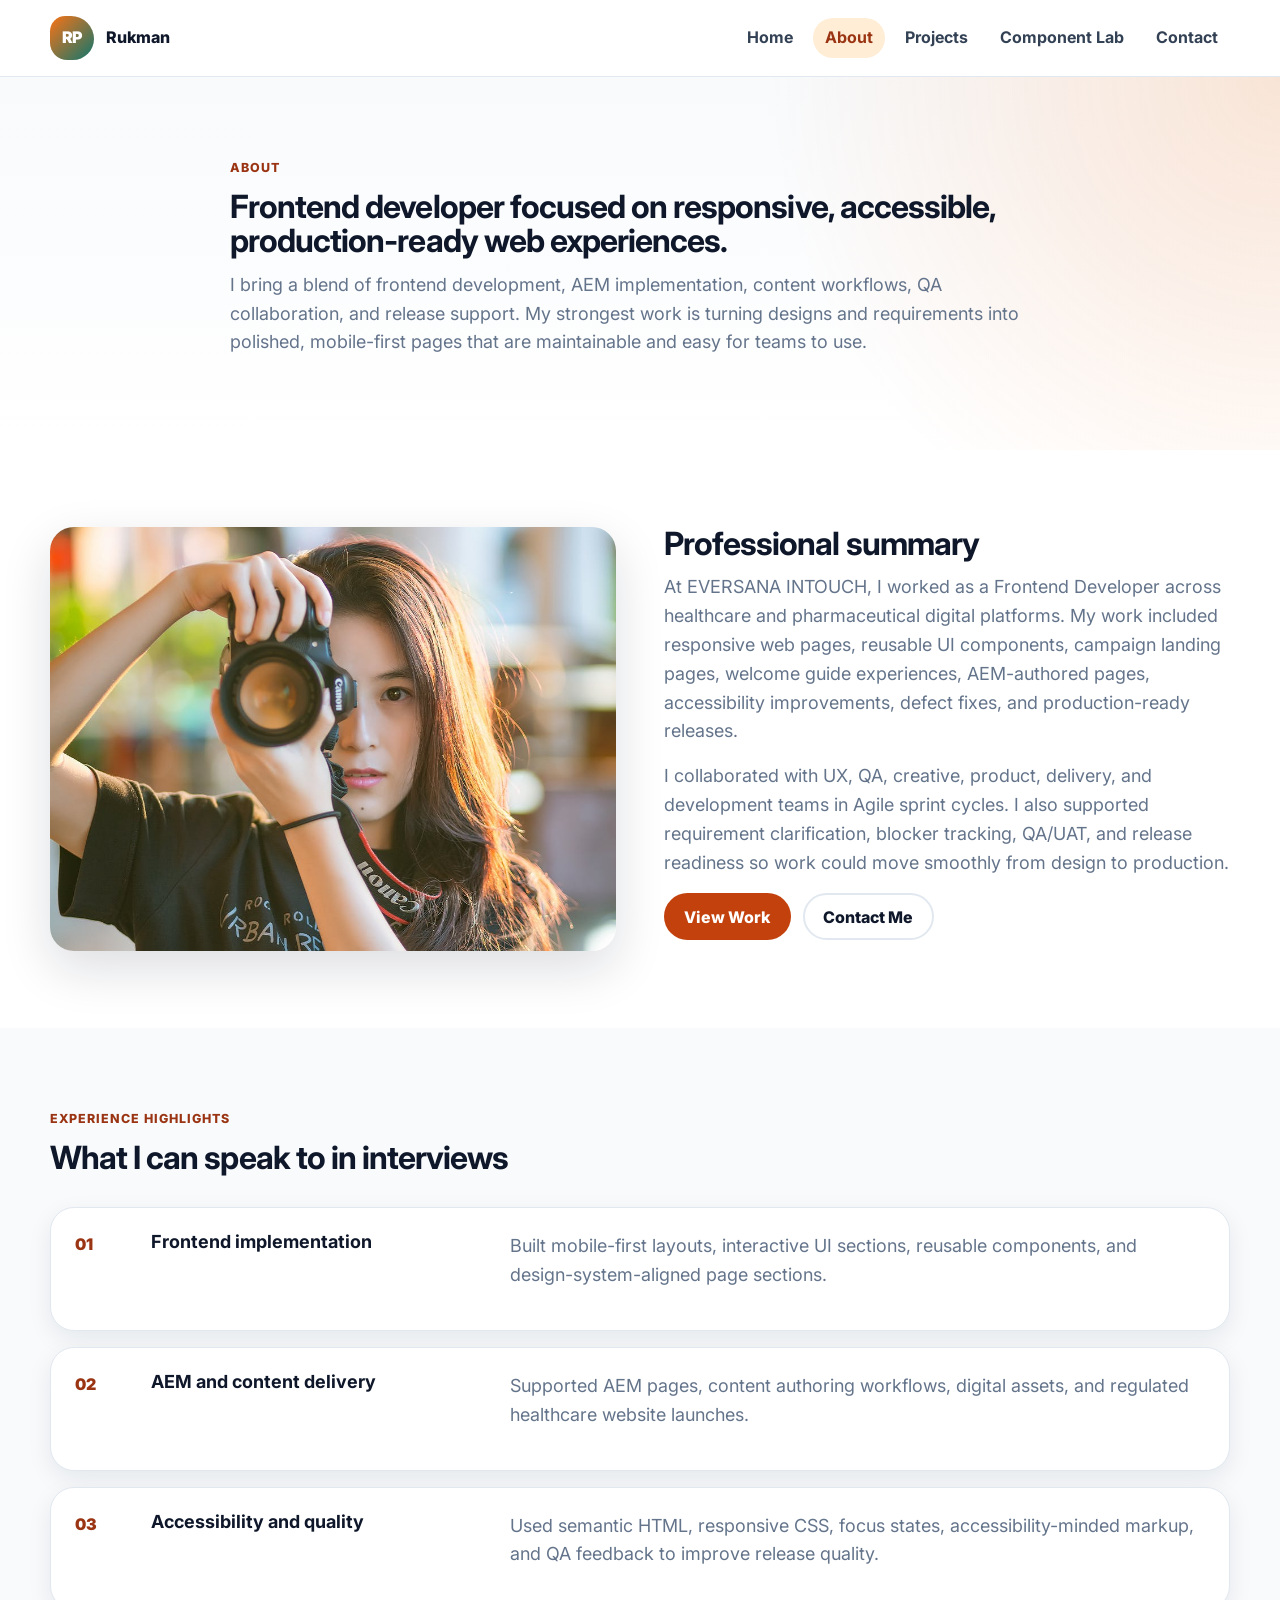
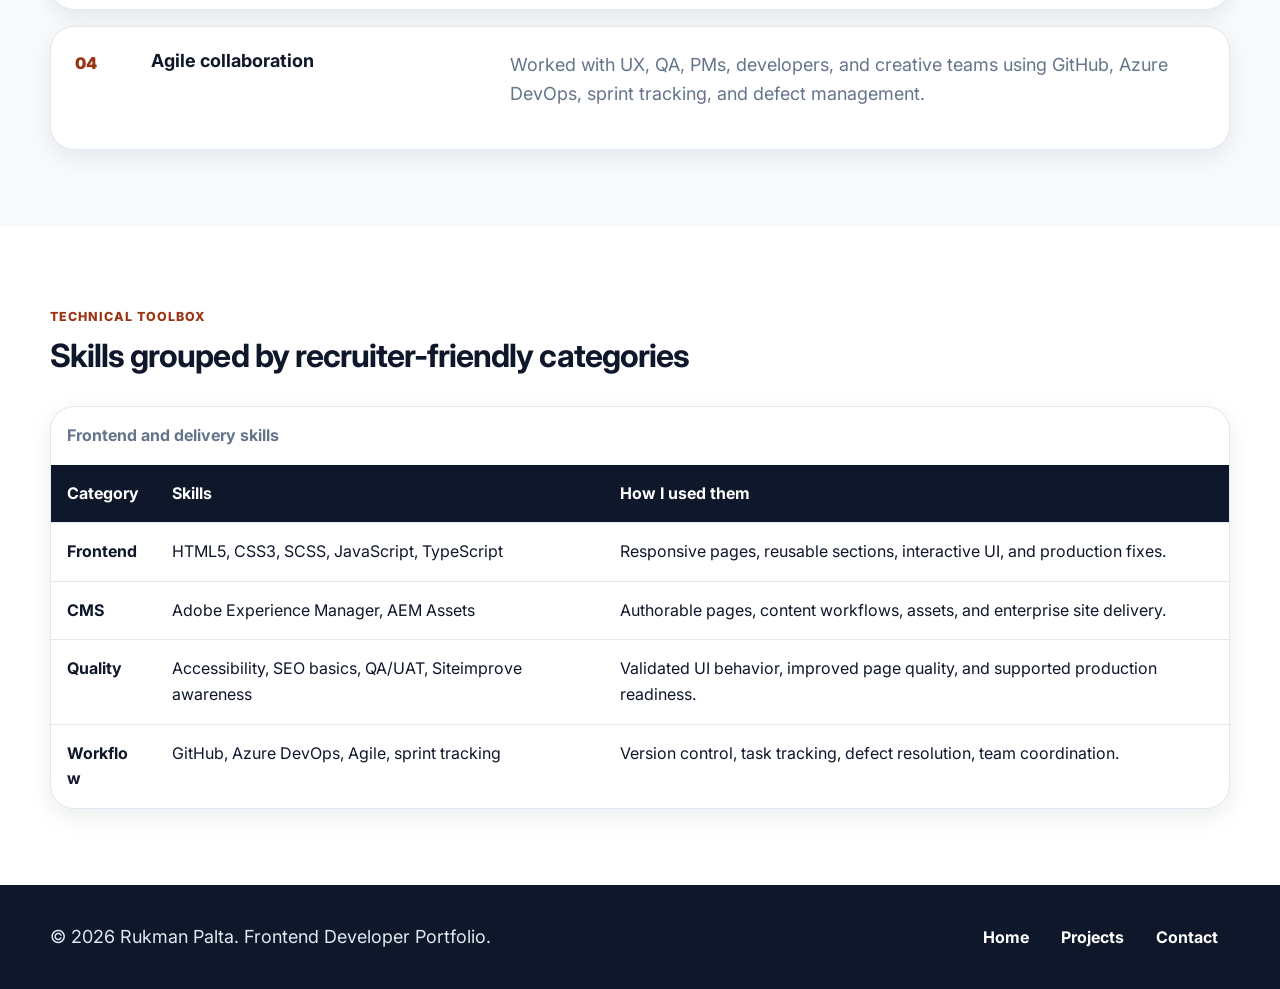
==== about.html @ d90abc74 "Initial portfolio launch" ====
<!DOCTYPE html>
<html lang="en">
  <head>
    <meta charset="UTF-8" />
    <meta name="viewport" content="width=device-width, initial-scale=1.0" />
    <meta name="description" content="About Rukman Palta, Frontend Developer specializing in AEM, JavaScript, responsive UI, accessibility, and delivery collaboration." />
    <title>About | Rukman Palta</title>
    <link rel="stylesheet" href="./fontawesome-free-5.12.1-web/css/all.min.css" />
    <link rel="stylesheet" href="./css/main.css" />
  </head>
  <body>
    <a class="skip-link" href="#main">Skip to main content</a>
    <header class="site-header">
      <nav class="navbar" aria-label="Main navigation">
        <a class="brand" href="index.html"><span class="brand-mark">RP</span><span class="brand-text">Rukman</span></a>
        <button class="nav-toggle" type="button" aria-label="Open navigation menu" aria-controls="primary-navigation" aria-expanded="false"><i class="fas fa-bars" aria-hidden="true"></i></button>
        <ul class="nav-menu" id="primary-navigation">
          <li><a href="index.html">Home</a></li>
          <li><a href="about.html" aria-current="page">About</a></li>
          <li><a href="projects.html">Projects</a></li>
          <li><a href="component-lab.html">Component Lab</a></li>
          <li><a href="contact.html">Contact</a></li>
        </ul>
      </nav>
    </header>

    <main id="main">
      <section class="page-hero section">
        <div class="section-center narrow">
          <p class="eyebrow">About</p>
          <h1>Frontend developer focused on responsive, accessible, production-ready web experiences.</h1>
          <p>
            I bring a blend of frontend development, AEM implementation, content workflows, QA collaboration,
            and release support. My strongest work is turning designs and requirements into polished,
            mobile-first pages that are maintainable and easy for teams to use.
          </p>
        </div>
      </section>

      <section class="section">
        <div class="section-center split-grid">
          <div>
            <img class="rounded-image" src="./images/about-img.jpeg" alt="Workspace and development setup" />
          </div>
          <div>
            <h2>Professional summary</h2>
            <p>
              At EVERSANA INTOUCH, I worked as a Frontend Developer across healthcare and pharmaceutical
              digital platforms. My work included responsive web pages, reusable UI components, campaign
              landing pages, welcome guide experiences, AEM-authored pages, accessibility improvements,
              defect fixes, and production-ready releases.
            </p>
            <p>
              I collaborated with UX, QA, creative, product, delivery, and development teams in Agile sprint
              cycles. I also supported requirement clarification, blocker tracking, QA/UAT, and release readiness
              so work could move smoothly from design to production.
            </p>
            <div class="button-group">
              <a class="btn btn--primary" href="projects.html">View Work</a>
              <a class="btn btn--secondary" href="contact.html">Contact Me</a>
            </div>
          </div>
        </div>
      </section>

      <section class="section section--muted">
        <div class="section-center">
          <div class="section-heading">
            <p class="eyebrow">Experience Highlights</p>
            <h2>What I can speak to in interviews</h2>
          </div>
          <div class="timeline-list">
            <article>
              <span>01</span>
              <h3>Frontend implementation</h3>
              <p>Built mobile-first layouts, interactive UI sections, reusable components, and design-system-aligned page sections.</p>
            </article>
            <article>
              <span>02</span>
              <h3>AEM and content delivery</h3>
              <p>Supported AEM pages, content authoring workflows, digital assets, and regulated healthcare website launches.</p>
            </article>
            <article>
              <span>03</span>
              <h3>Accessibility and quality</h3>
              <p>Used semantic HTML, responsive CSS, focus states, accessibility-minded markup, and QA feedback to improve release quality.</p>
            </article>
            <article>
              <span>04</span>
              <h3>Agile collaboration</h3>
              <p>Worked with UX, QA, PMs, developers, and creative teams using GitHub, Azure DevOps, sprint tracking, and defect management.</p>
            </article>
          </div>
        </div>
      </section>

      <section class="section">
        <div class="section-center">
          <div class="section-heading">
            <p class="eyebrow">Technical Toolbox</p>
            <h2>Skills grouped by recruiter-friendly categories</h2>
          </div>
          <div class="table-wrap">
            <table class="info-table">
              <caption>Frontend and delivery skills</caption>
              <thead>
                <tr>
                  <th scope="col">Category</th>
                  <th scope="col">Skills</th>
                  <th scope="col">How I used them</th>
                </tr>
              </thead>
              <tbody>
                <tr>
                  <th scope="row">Frontend</th>
                  <td>HTML5, CSS3, SCSS, JavaScript, TypeScript</td>
                  <td>Responsive pages, reusable sections, interactive UI, and production fixes.</td>
                </tr>
                <tr>
                  <th scope="row">CMS</th>
                  <td>Adobe Experience Manager, AEM Assets</td>
                  <td>Authorable pages, content workflows, assets, and enterprise site delivery.</td>
                </tr>
                <tr>
                  <th scope="row">Quality</th>
                  <td>Accessibility, SEO basics, QA/UAT, Siteimprove awareness</td>
                  <td>Validated UI behavior, improved page quality, and supported production readiness.</td>
                </tr>
                <tr>
                  <th scope="row">Workflow</th>
                  <td>GitHub, Azure DevOps, Agile, sprint tracking</td>
                  <td>Version control, task tracking, defect resolution, team coordination.</td>
                </tr>
              </tbody>
            </table>
          </div>
        </div>
      </section>
    </main>

    <footer class="footer">
      <div class="section-center footer-grid">
        <p>&copy; <span id="year"></span> Rukman Palta. Frontend Developer Portfolio.</p>
        <ul class="footer-links" aria-label="Footer navigation"><li><a href="index.html">Home</a></li><li><a href="projects.html">Projects</a></li><li><a href="contact.html">Contact</a></li></ul>
      </div>
    </footer>
    <script src="./js/app.js"></script>
  </body>
</html>
---- css/main.css ----
@import url('https://fonts.googleapis.com/css2?family=Inter:wght@400;500;600;700;800&display=swap');
@import './tokens.css';
@import './base.css';
@import './layout.css';
@import './components.css';
@import './pages.css';
@import './responsive.css';
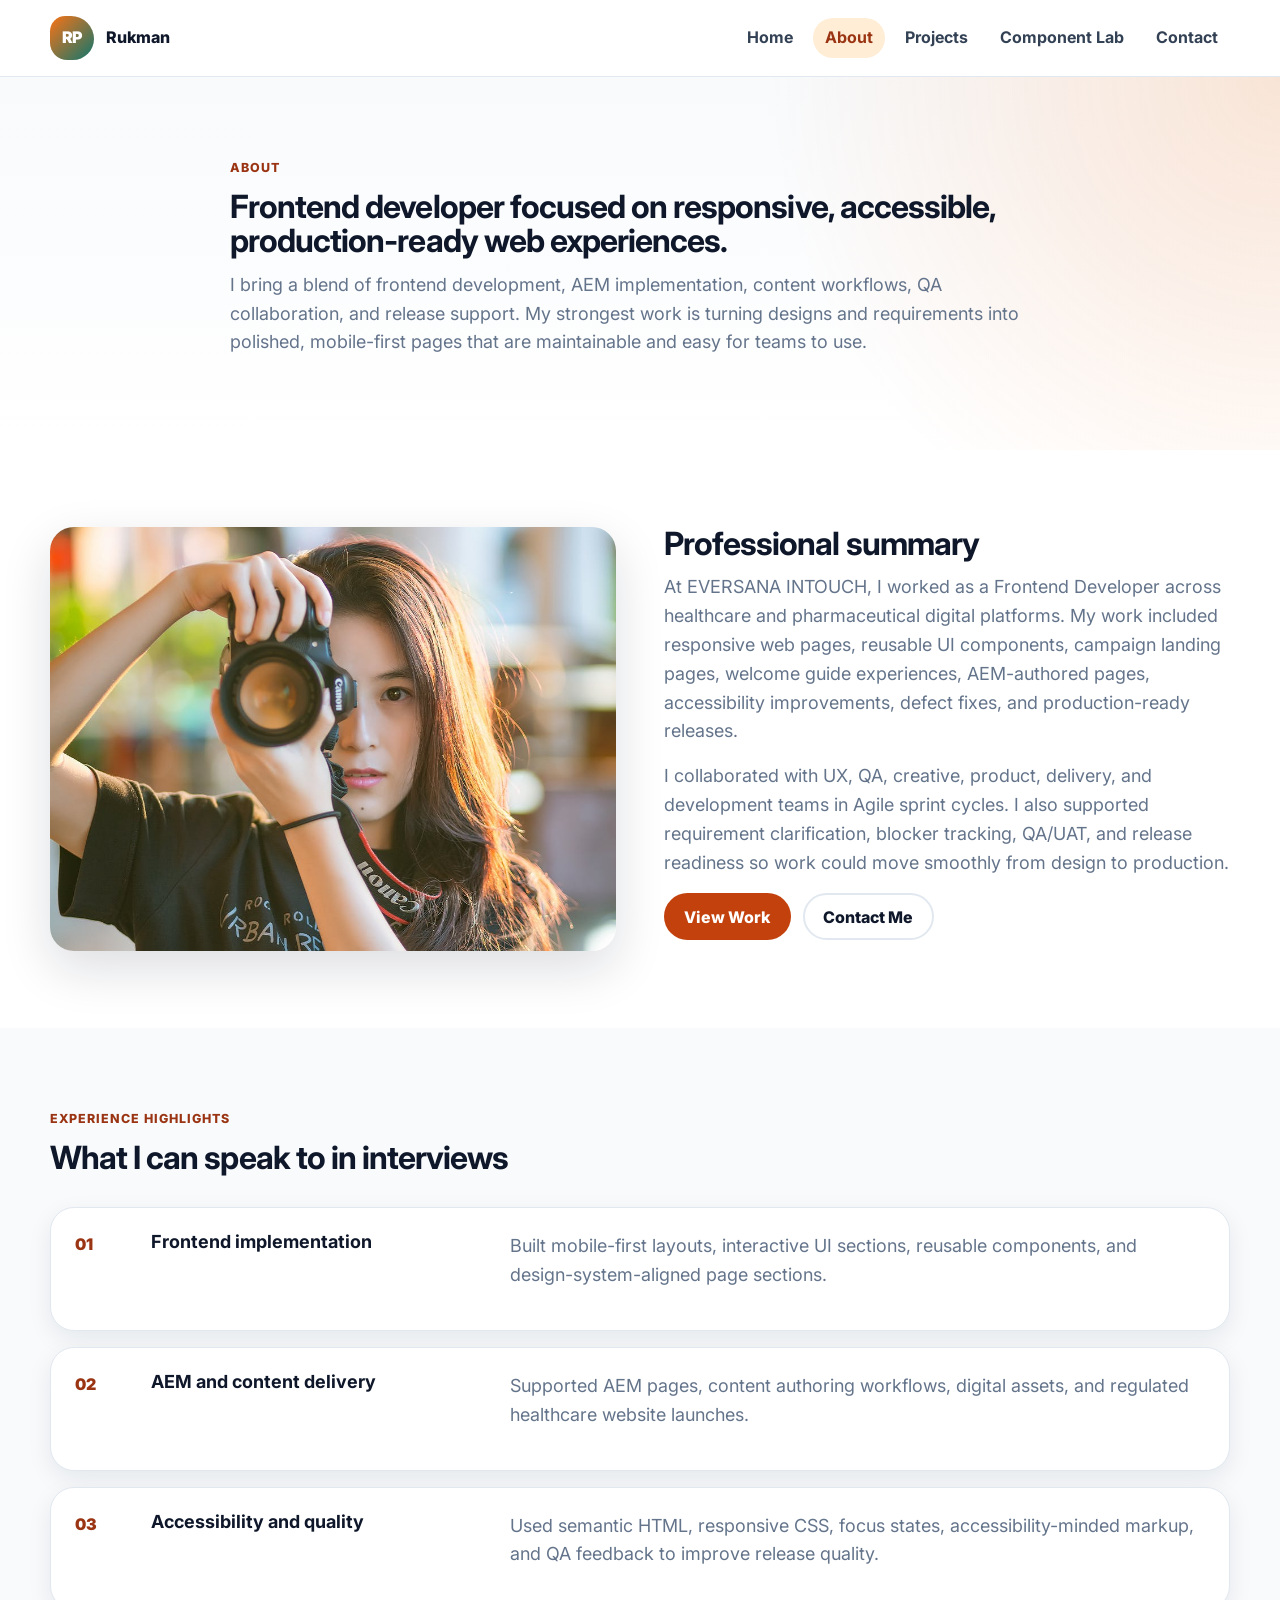
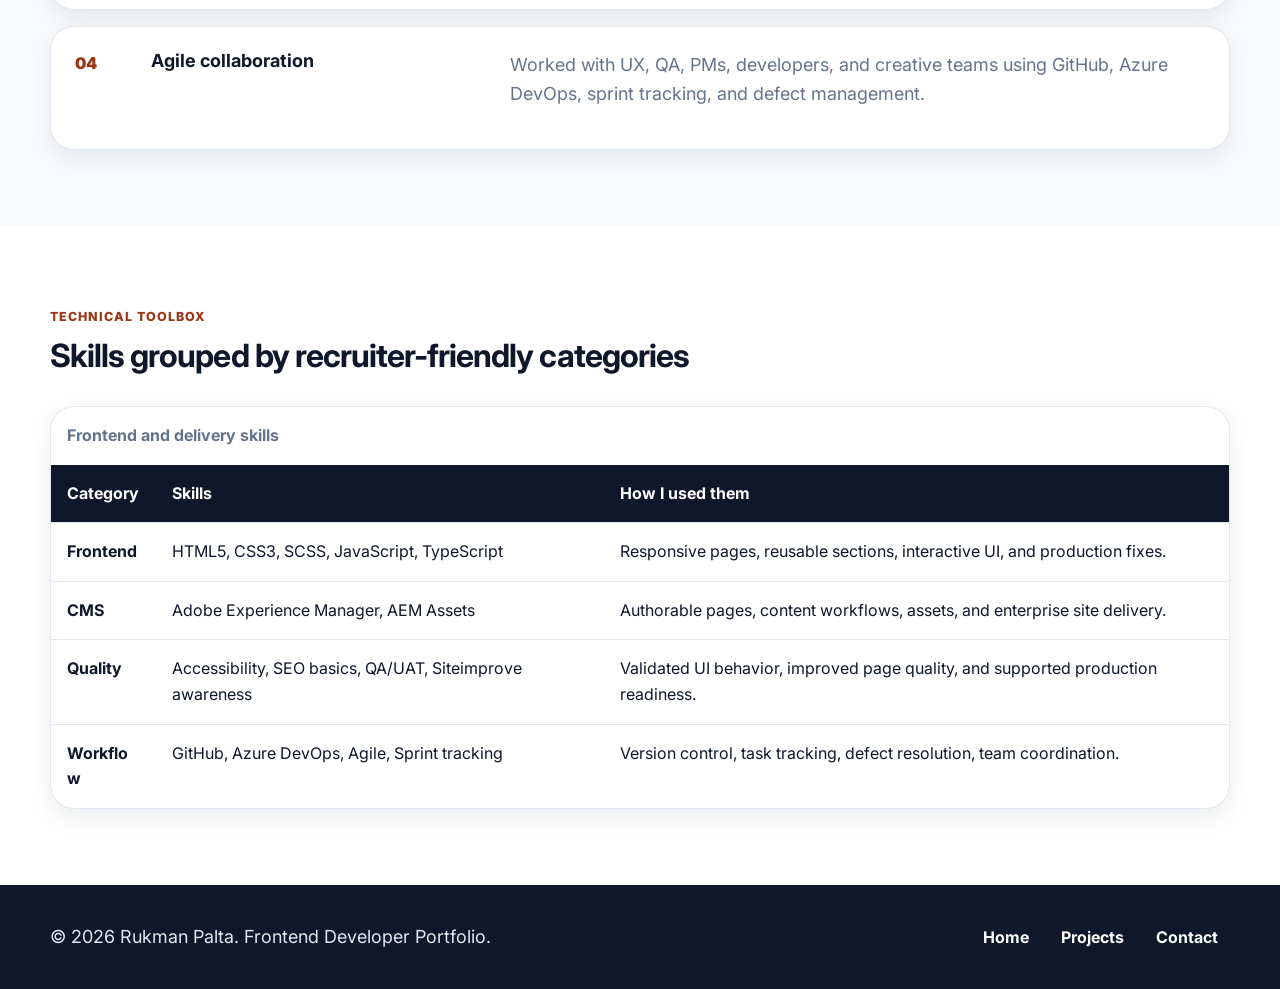
==== commit 86e3bcad: "Copy update" ====
--- a/about.html
+++ b/about.html
@@ -1,19 +1,36 @@
-<!DOCTYPE html>
+<!doctype html>
 <html lang="en">
   <head>
     <meta charset="UTF-8" />
     <meta name="viewport" content="width=device-width, initial-scale=1.0" />
-    <meta name="description" content="About Rukman Palta, Frontend Developer specializing in AEM, JavaScript, responsive UI, accessibility, and delivery collaboration." />
+    <meta
+      name="description"
+      content="About Rukman Palta, Frontend Developer specializing in AEM, JavaScript, responsive UI, accessibility, and delivery collaboration."
+    />
     <title>About | Rukman Palta</title>
-    <link rel="stylesheet" href="./fontawesome-free-5.12.1-web/css/all.min.css" />
+    <link
+      rel="stylesheet"
+      href="./fontawesome-free-5.12.1-web/css/all.min.css"
+    />
     <link rel="stylesheet" href="./css/main.css" />
   </head>
   <body>
     <a class="skip-link" href="#main">Skip to main content</a>
     <header class="site-header">
       <nav class="navbar" aria-label="Main navigation">
-        <a class="brand" href="index.html"><span class="brand-mark">RP</span><span class="brand-text">Rukman</span></a>
-        <button class="nav-toggle" type="button" aria-label="Open navigation menu" aria-controls="primary-navigation" aria-expanded="false"><i class="fas fa-bars" aria-hidden="true"></i></button>
+        <a class="brand" href="index.html"
+          ><span class="brand-mark">RP</span
+          ><span class="brand-text">Rukman</span></a
+        >
+        <button
+          class="nav-toggle"
+          type="button"
+          aria-label="Open navigation menu"
+          aria-controls="primary-navigation"
+          aria-expanded="false"
+        >
+          <i class="fas fa-bars" aria-hidden="true"></i>
+        </button>
         <ul class="nav-menu" id="primary-navigation">
           <li><a href="index.html">Home</a></li>
           <li><a href="about.html" aria-current="page">About</a></li>
@@ -28,11 +45,15 @@
       <section class="page-hero section">
         <div class="section-center narrow">
           <p class="eyebrow">About</p>
-          <h1>Frontend developer focused on responsive, accessible, production-ready web experiences.</h1>
+          <h1>
+            Frontend developer focused on responsive, accessible,
+            production-ready web experiences.
+          </h1>
           <p>
-            I bring a blend of frontend development, AEM implementation, content workflows, QA collaboration,
-            and release support. My strongest work is turning designs and requirements into polished,
-            mobile-first pages that are maintainable and easy for teams to use.
+            I bring a blend of frontend development, AEM implementation, content
+            workflows, QA collaboration, and release support. My strongest work
+            is turning designs and requirements into polished, mobile-first
+            pages that are maintainable and easy for teams to use.
           </p>
         </div>
       </section>
@@ -40,20 +61,27 @@
       <section class="section">
         <div class="section-center split-grid">
           <div>
-            <img class="rounded-image" src="./images/about-img.jpeg" alt="Workspace and development setup" />
+            <img
+              class="rounded-image"
+              src="./images/about-img.jpeg"
+              alt="Workspace and development setup"
+            />
           </div>
           <div>
             <h2>Professional summary</h2>
             <p>
-              At EVERSANA INTOUCH, I worked as a Frontend Developer across healthcare and pharmaceutical
-              digital platforms. My work included responsive web pages, reusable UI components, campaign
-              landing pages, welcome guide experiences, AEM-authored pages, accessibility improvements,
-              defect fixes, and production-ready releases.
+              At EVERSANA INTOUCH, I worked as a Frontend Developer across
+              healthcare and pharmaceutical digital platforms. My work included
+              responsive web pages, reusable UI components, campaign landing
+              pages, welcome guide experiences, AEM-authored pages,
+              accessibility improvements, defect fixes, and production-ready
+              releases.
             </p>
             <p>
-              I collaborated with UX, QA, creative, product, delivery, and development teams in Agile sprint
-              cycles. I also supported requirement clarification, blocker tracking, QA/UAT, and release readiness
-              so work could move smoothly from design to production.
+              I collaborated with UX, QA, creative, product, delivery, and
+              development teams in Agile sprint cycles. I also supported
+              requirement clarification, blocker tracking, QA/UAT, and release
+              readiness so work could move smoothly from design to production.
             </p>
             <div class="button-group">
               <a class="btn btn--primary" href="projects.html">View Work</a>
@@ -73,22 +101,35 @@
             <article>
               <span>01</span>
               <h3>Frontend implementation</h3>
-              <p>Built mobile-first layouts, interactive UI sections, reusable components, and design-system-aligned page sections.</p>
+              <p>
+                Built mobile-first layouts, interactive UI sections, reusable
+                components, and design-system-aligned page sections.
+              </p>
             </article>
             <article>
               <span>02</span>
               <h3>AEM and content delivery</h3>
-              <p>Supported AEM pages, content authoring workflows, digital assets, and regulated healthcare website launches.</p>
+              <p>
+                Supported AEM pages, content authoring workflows, digital
+                assets, and regulated healthcare website launches.
+              </p>
             </article>
             <article>
               <span>03</span>
               <h3>Accessibility and quality</h3>
-              <p>Used semantic HTML, responsive CSS, focus states, accessibility-minded markup, and QA feedback to improve release quality.</p>
+              <p>
+                Used semantic HTML, responsive CSS, focus states,
+                accessibility-minded markup, and QA feedback to improve release
+                quality.
+              </p>
             </article>
             <article>
               <span>04</span>
               <h3>Agile collaboration</h3>
-              <p>Worked with UX, QA, PMs, developers, and creative teams using GitHub, Azure DevOps, sprint tracking, and defect management.</p>
+              <p>
+                Worked with UX, QA, PMs, developers, and creative teams using
+                GitHub, Azure DevOps, sprint tracking, and defect management.
+              </p>
             </article>
           </div>
         </div>
@@ -102,7 +143,9 @@
           </div>
           <div class="table-wrap">
             <table class="info-table">
-              <caption>Frontend and delivery skills</caption>
+              <caption>
+                Frontend and delivery skills
+              </caption>
               <thead>
                 <tr>
                   <th scope="col">Category</th>
@@ -114,22 +157,36 @@
                 <tr>
                   <th scope="row">Frontend</th>
                   <td>HTML5, CSS3, SCSS, JavaScript, TypeScript</td>
-                  <td>Responsive pages, reusable sections, interactive UI, and production fixes.</td>
+                  <td>
+                    Responsive pages, reusable sections, interactive UI, and
+                    production fixes.
+                  </td>
                 </tr>
                 <tr>
                   <th scope="row">CMS</th>
                   <td>Adobe Experience Manager, AEM Assets</td>
-                  <td>Authorable pages, content workflows, assets, and enterprise site delivery.</td>
+                  <td>
+                    Authorable pages, content workflows, assets, and enterprise
+                    site delivery.
+                  </td>
                 </tr>
                 <tr>
                   <th scope="row">Quality</th>
-                  <td>Accessibility, SEO basics, QA/UAT, Siteimprove awareness</td>
-                  <td>Validated UI behavior, improved page quality, and supported production readiness.</td>
+                  <td>
+                    Accessibility, SEO basics, QA/UAT, Siteimprove awareness
+                  </td>
+                  <td>
+                    Validated UI behavior, improved page quality, and supported
+                    production readiness.
+                  </td>
                 </tr>
                 <tr>
                   <th scope="row">Workflow</th>
-                  <td>GitHub, Azure DevOps, Agile, sprint tracking</td>
-                  <td>Version control, task tracking, defect resolution, team coordination.</td>
+                  <td>GitHub, Azure DevOps, Agile, Sprint tracking</td>
+                  <td>
+                    Version control, task tracking, defect resolution, team
+                    coordination.
+                  </td>
                 </tr>
               </tbody>
             </table>
@@ -140,8 +197,15 @@
 
     <footer class="footer">
       <div class="section-center footer-grid">
-        <p>&copy; <span id="year"></span> Rukman Palta. Frontend Developer Portfolio.</p>
-        <ul class="footer-links" aria-label="Footer navigation"><li><a href="index.html">Home</a></li><li><a href="projects.html">Projects</a></li><li><a href="contact.html">Contact</a></li></ul>
+        <p>
+          &copy; <span id="year"></span> Rukman Palta. Frontend Developer
+          Portfolio.
+        </p>
+        <ul class="footer-links" aria-label="Footer navigation">
+          <li><a href="index.html">Home</a></li>
+          <li><a href="projects.html">Projects</a></li>
+          <li><a href="contact.html">Contact</a></li>
+        </ul>
       </div>
     </footer>
     <script src="./js/app.js"></script>
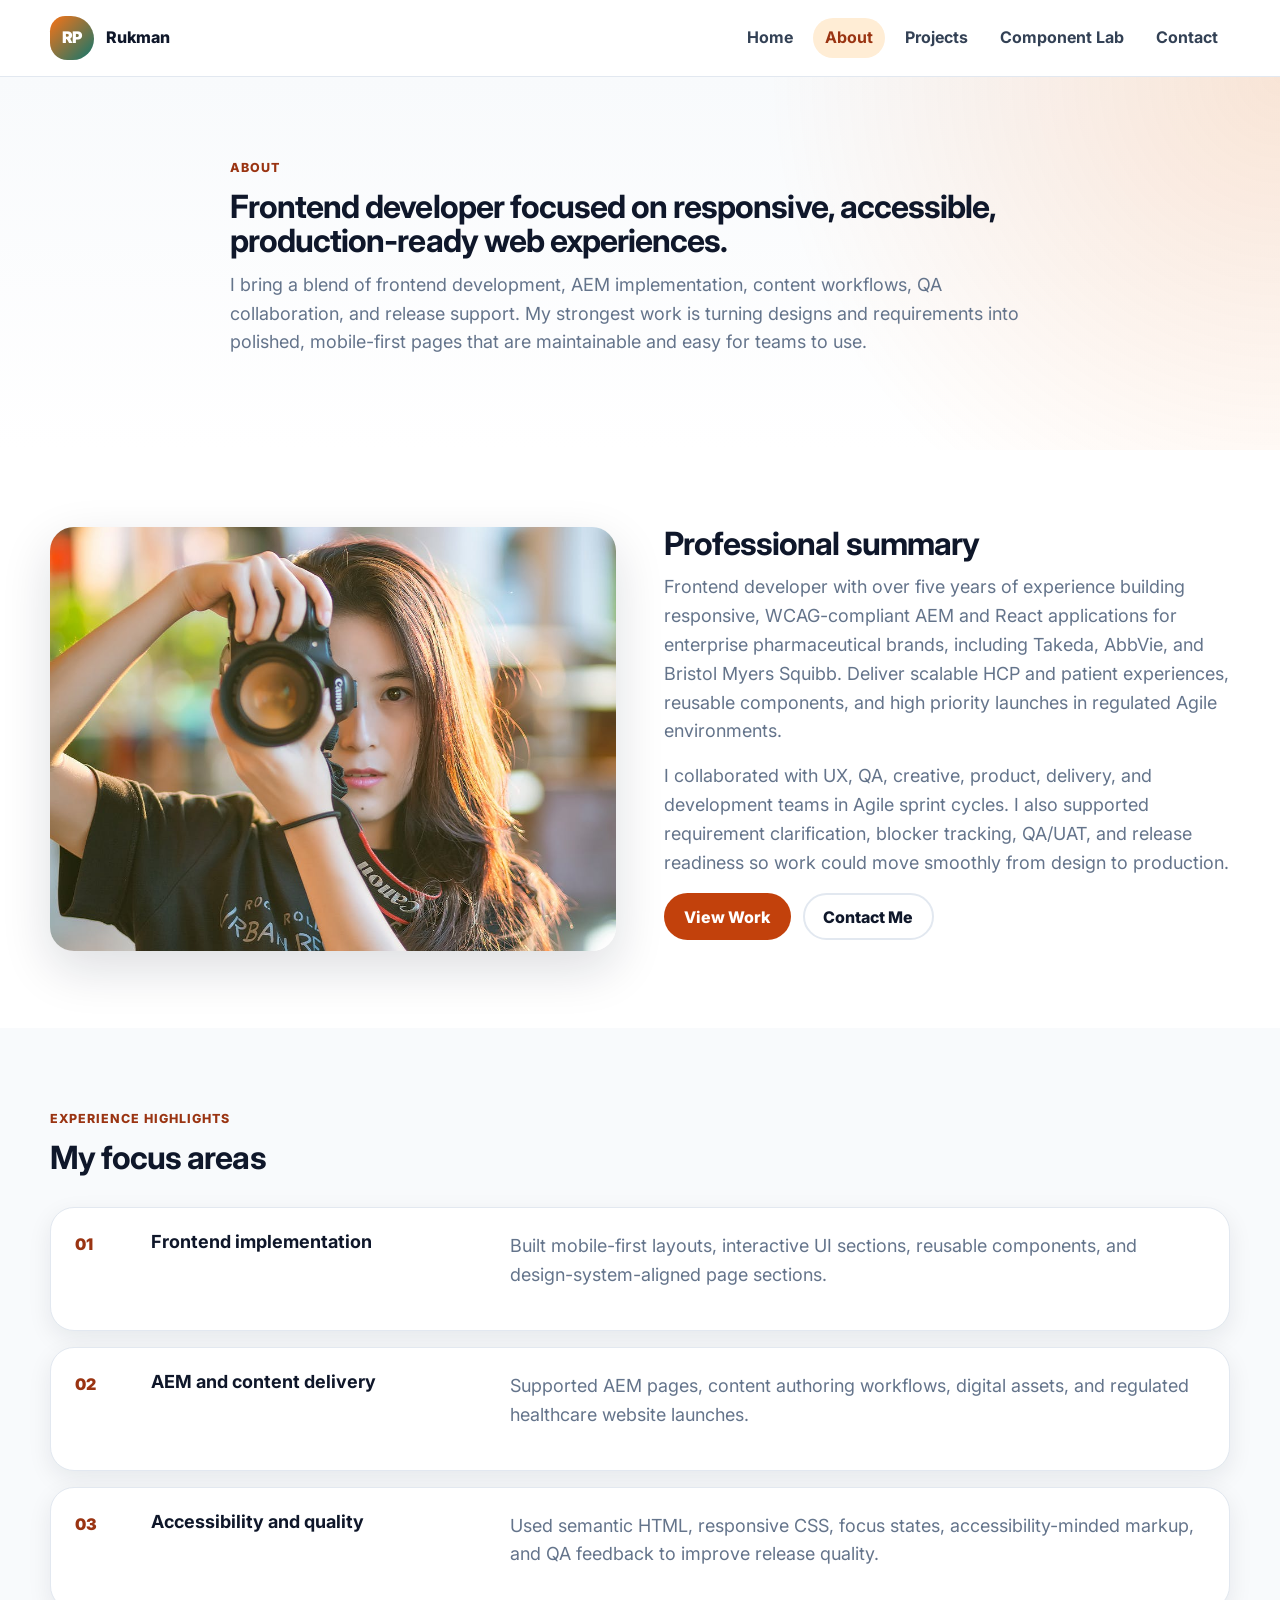
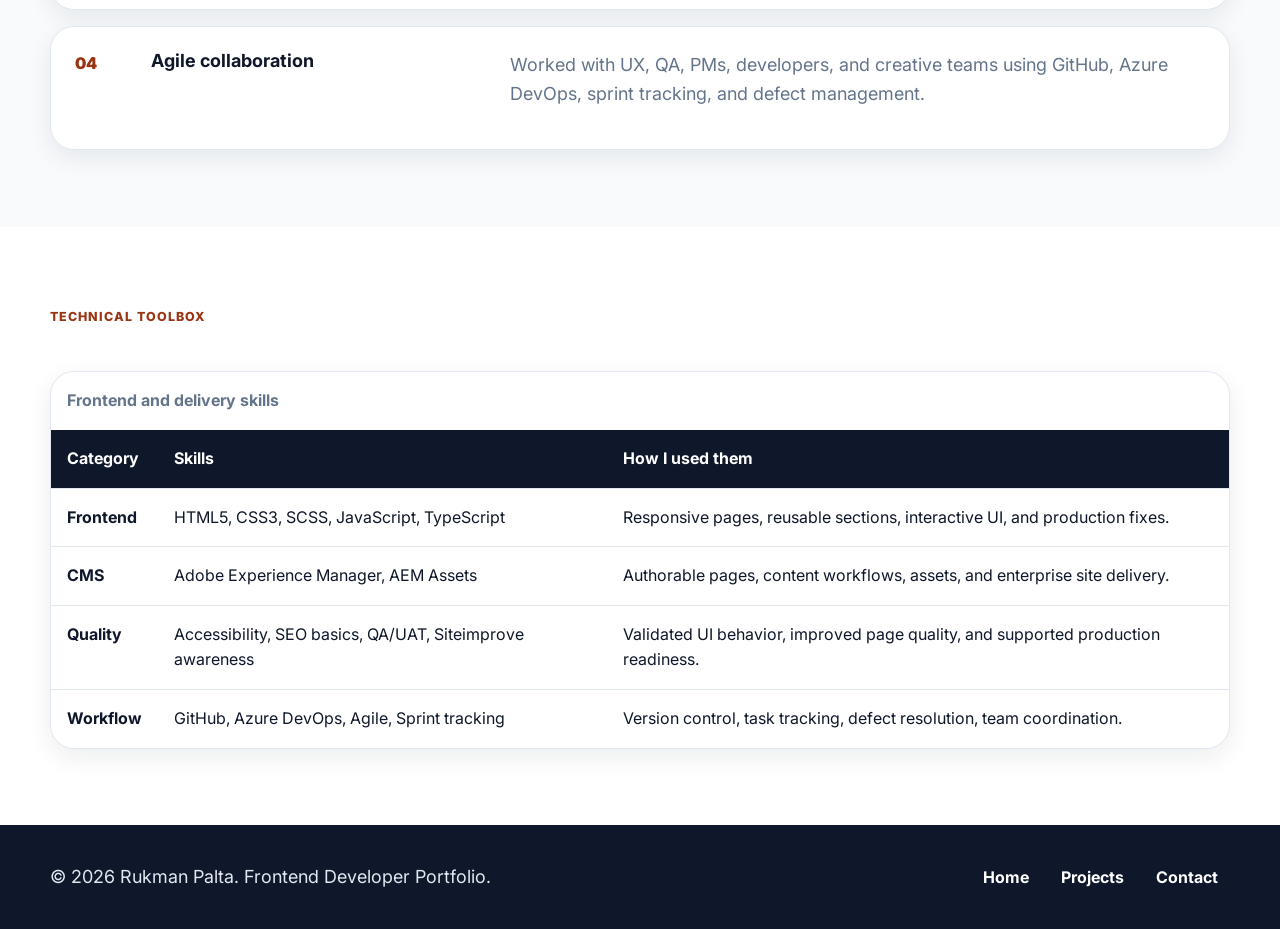
==== commit 9739864f: "some updates" ====
--- a/about.html
+++ b/about.html
@@ -70,12 +70,12 @@
           <div>
             <h2>Professional summary</h2>
             <p>
-              At EVERSANA INTOUCH, I worked as a Frontend Developer across
-              healthcare and pharmaceutical digital platforms. My work included
-              responsive web pages, reusable UI components, campaign landing
-              pages, welcome guide experiences, AEM-authored pages,
-              accessibility improvements, defect fixes, and production-ready
-              releases.
+              Frontend developer with over five years of experience building
+              responsive, WCAG-compliant AEM and React applications for
+              enterprise pharmaceutical brands, including Takeda, AbbVie, and
+              Bristol Myers Squibb. Deliver scalable HCP and patient
+              experiences, reusable components, and high priority launches in
+              regulated Agile environments.
             </p>
             <p>
               I collaborated with UX, QA, creative, product, delivery, and
@@ -95,7 +95,7 @@
         <div class="section-center">
           <div class="section-heading">
             <p class="eyebrow">Experience Highlights</p>
-            <h2>What I can speak to in interviews</h2>
+            <h2>My focus areas<h2>
           </div>
           <div class="timeline-list">
             <article>
@@ -139,7 +139,6 @@
         <div class="section-center">
           <div class="section-heading">
             <p class="eyebrow">Technical Toolbox</p>
-            <h2>Skills grouped by recruiter-friendly categories</h2>
           </div>
           <div class="table-wrap">
             <table class="info-table">
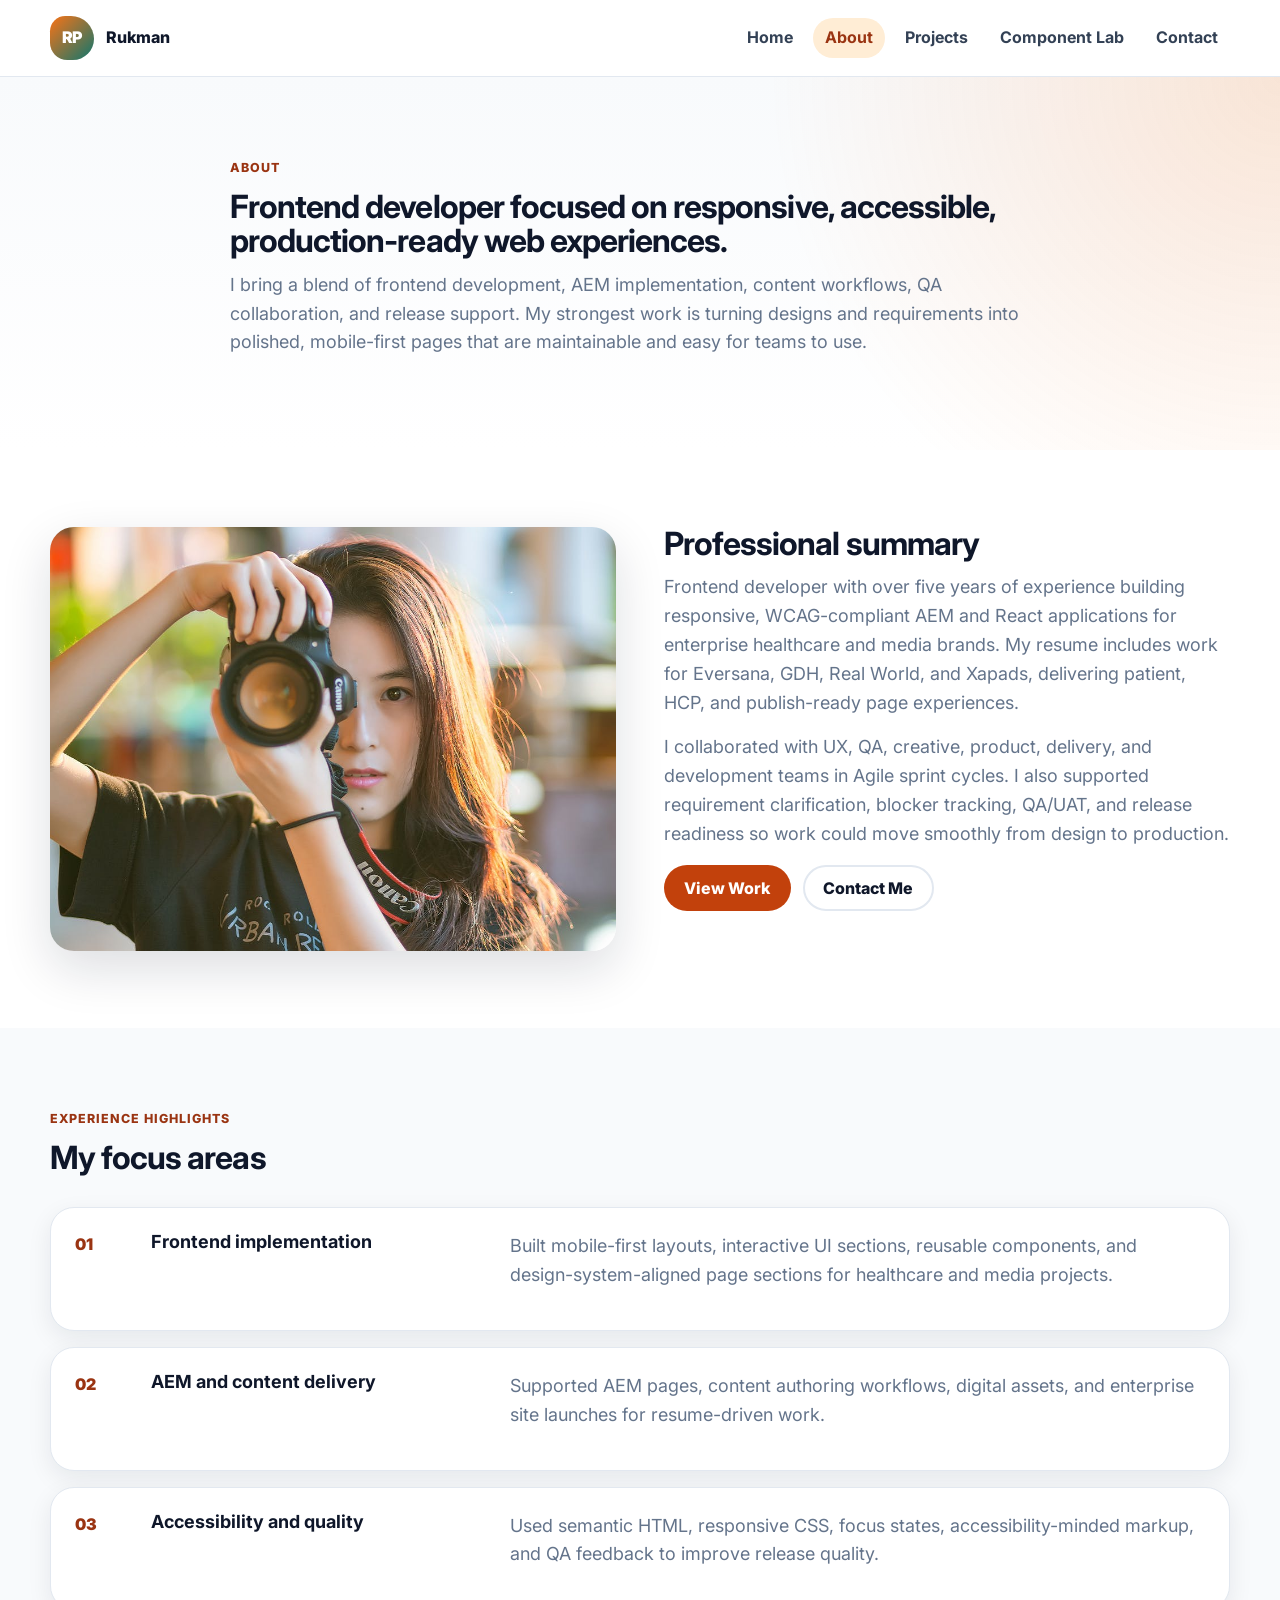
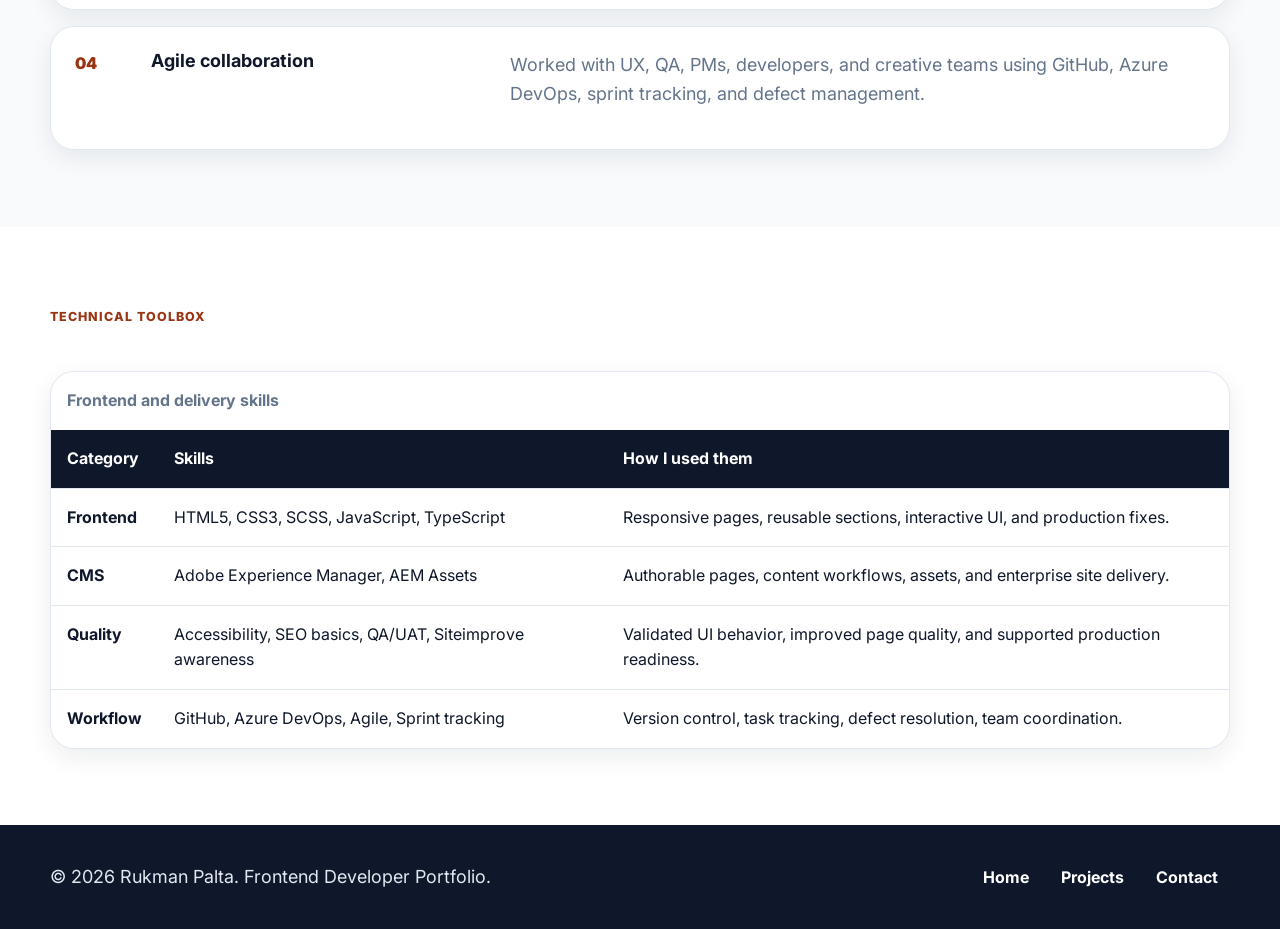
==== commit 4f96d2a0: "commit" ====
--- a/about.html
+++ b/about.html
@@ -5,7 +5,7 @@
     <meta name="viewport" content="width=device-width, initial-scale=1.0" />
     <meta
       name="description"
-      content="About Rukman Palta, Frontend Developer specializing in AEM, JavaScript, responsive UI, accessibility, and delivery collaboration."
+      content="About Rukman Palta, Frontend Developer with resume experience at Eversana, GDH, Real World, and Xapads delivering AEM and JavaScript frontend solutions."
     />
     <title>About | Rukman Palta</title>
     <link
@@ -72,10 +72,9 @@
             <p>
               Frontend developer with over five years of experience building
               responsive, WCAG-compliant AEM and React applications for
-              enterprise pharmaceutical brands, including Takeda, AbbVie, and
-              Bristol Myers Squibb. Deliver scalable HCP and patient
-              experiences, reusable components, and high priority launches in
-              regulated Agile environments.
+              enterprise healthcare and media brands. My resume includes work
+              for Eversana, GDH, Real World, and Xapads, delivering patient,
+              HCP, and publish-ready page experiences.
             </p>
             <p>
               I collaborated with UX, QA, creative, product, delivery, and
@@ -95,7 +94,7 @@
         <div class="section-center">
           <div class="section-heading">
             <p class="eyebrow">Experience Highlights</p>
-            <h2>My focus areas<h2>
+            <h2>My focus areas</h2>
           </div>
           <div class="timeline-list">
             <article>
@@ -103,7 +102,8 @@
               <h3>Frontend implementation</h3>
               <p>
                 Built mobile-first layouts, interactive UI sections, reusable
-                components, and design-system-aligned page sections.
+                components, and design-system-aligned page sections for
+                healthcare and media projects.
               </p>
             </article>
             <article>
@@ -111,7 +111,7 @@
               <h3>AEM and content delivery</h3>
               <p>
                 Supported AEM pages, content authoring workflows, digital
-                assets, and regulated healthcare website launches.
+                assets, and enterprise site launches for resume-driven work.
               </p>
             </article>
             <article>
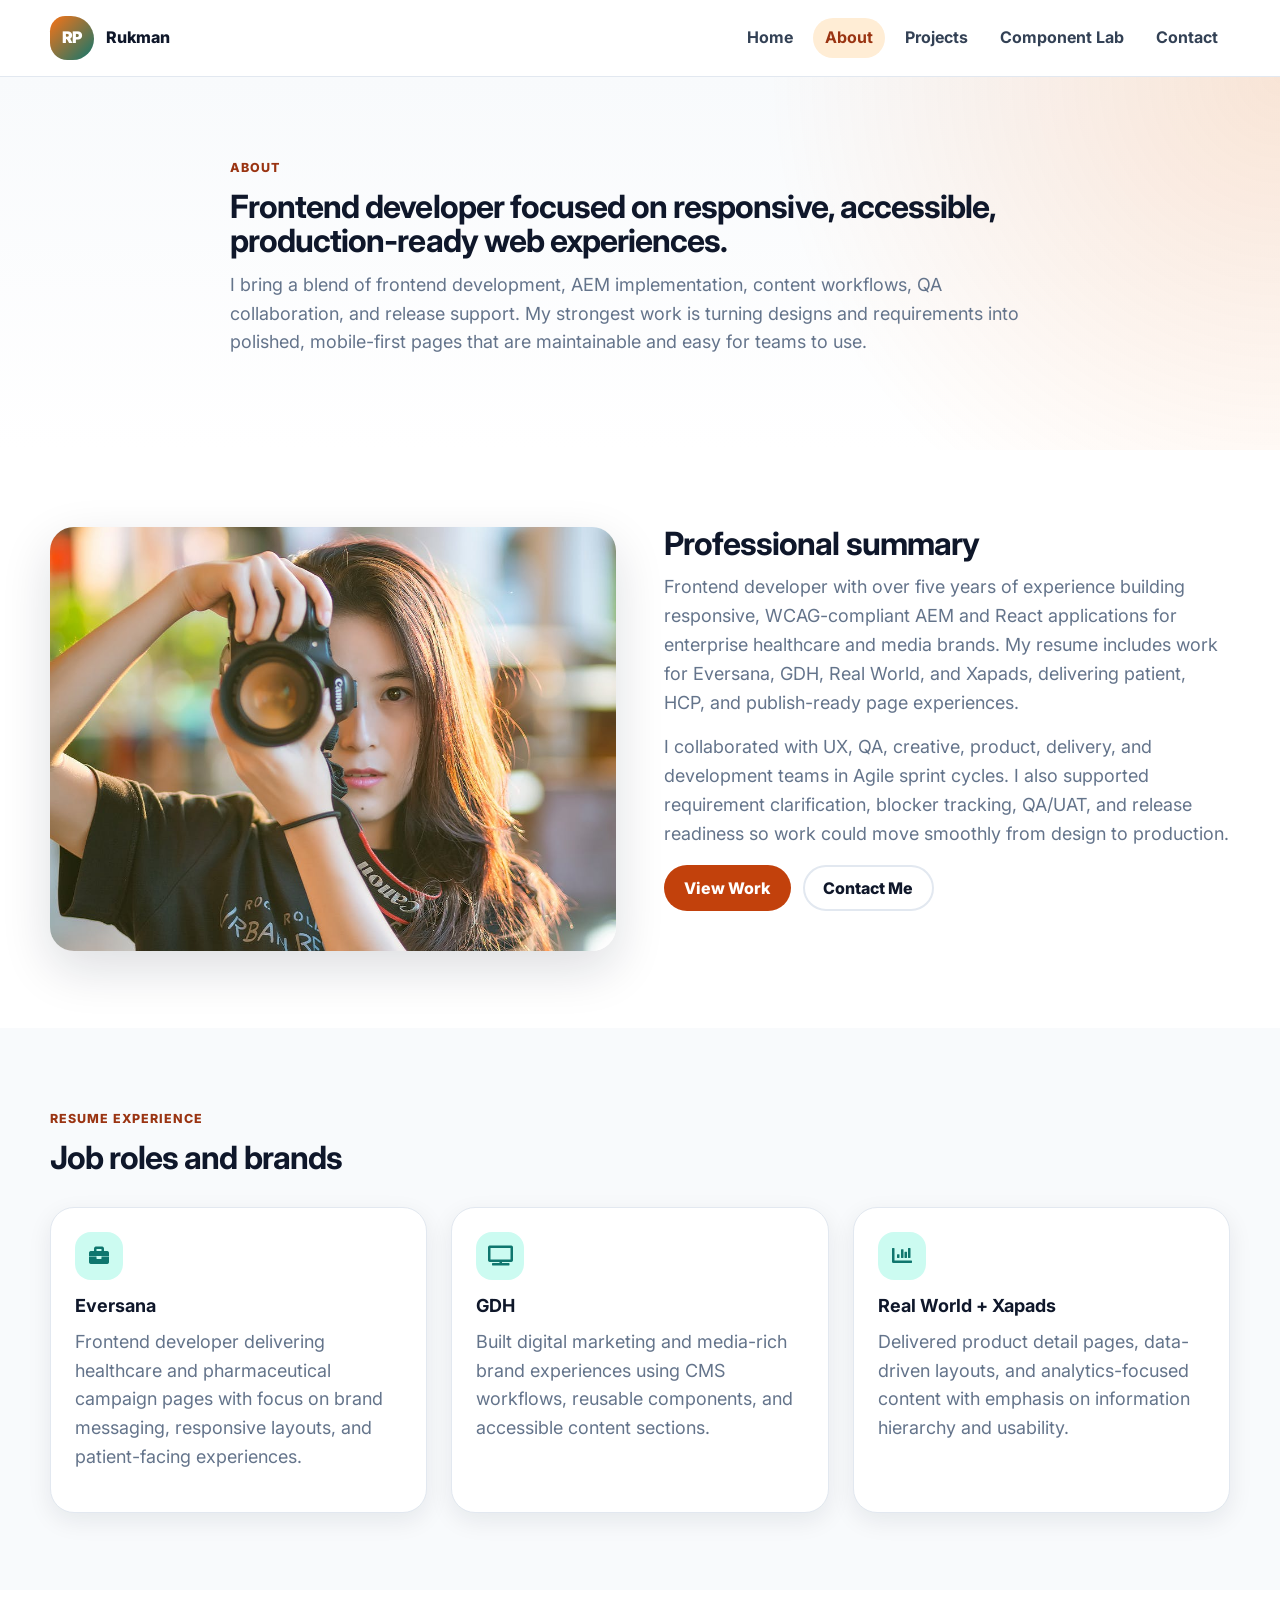
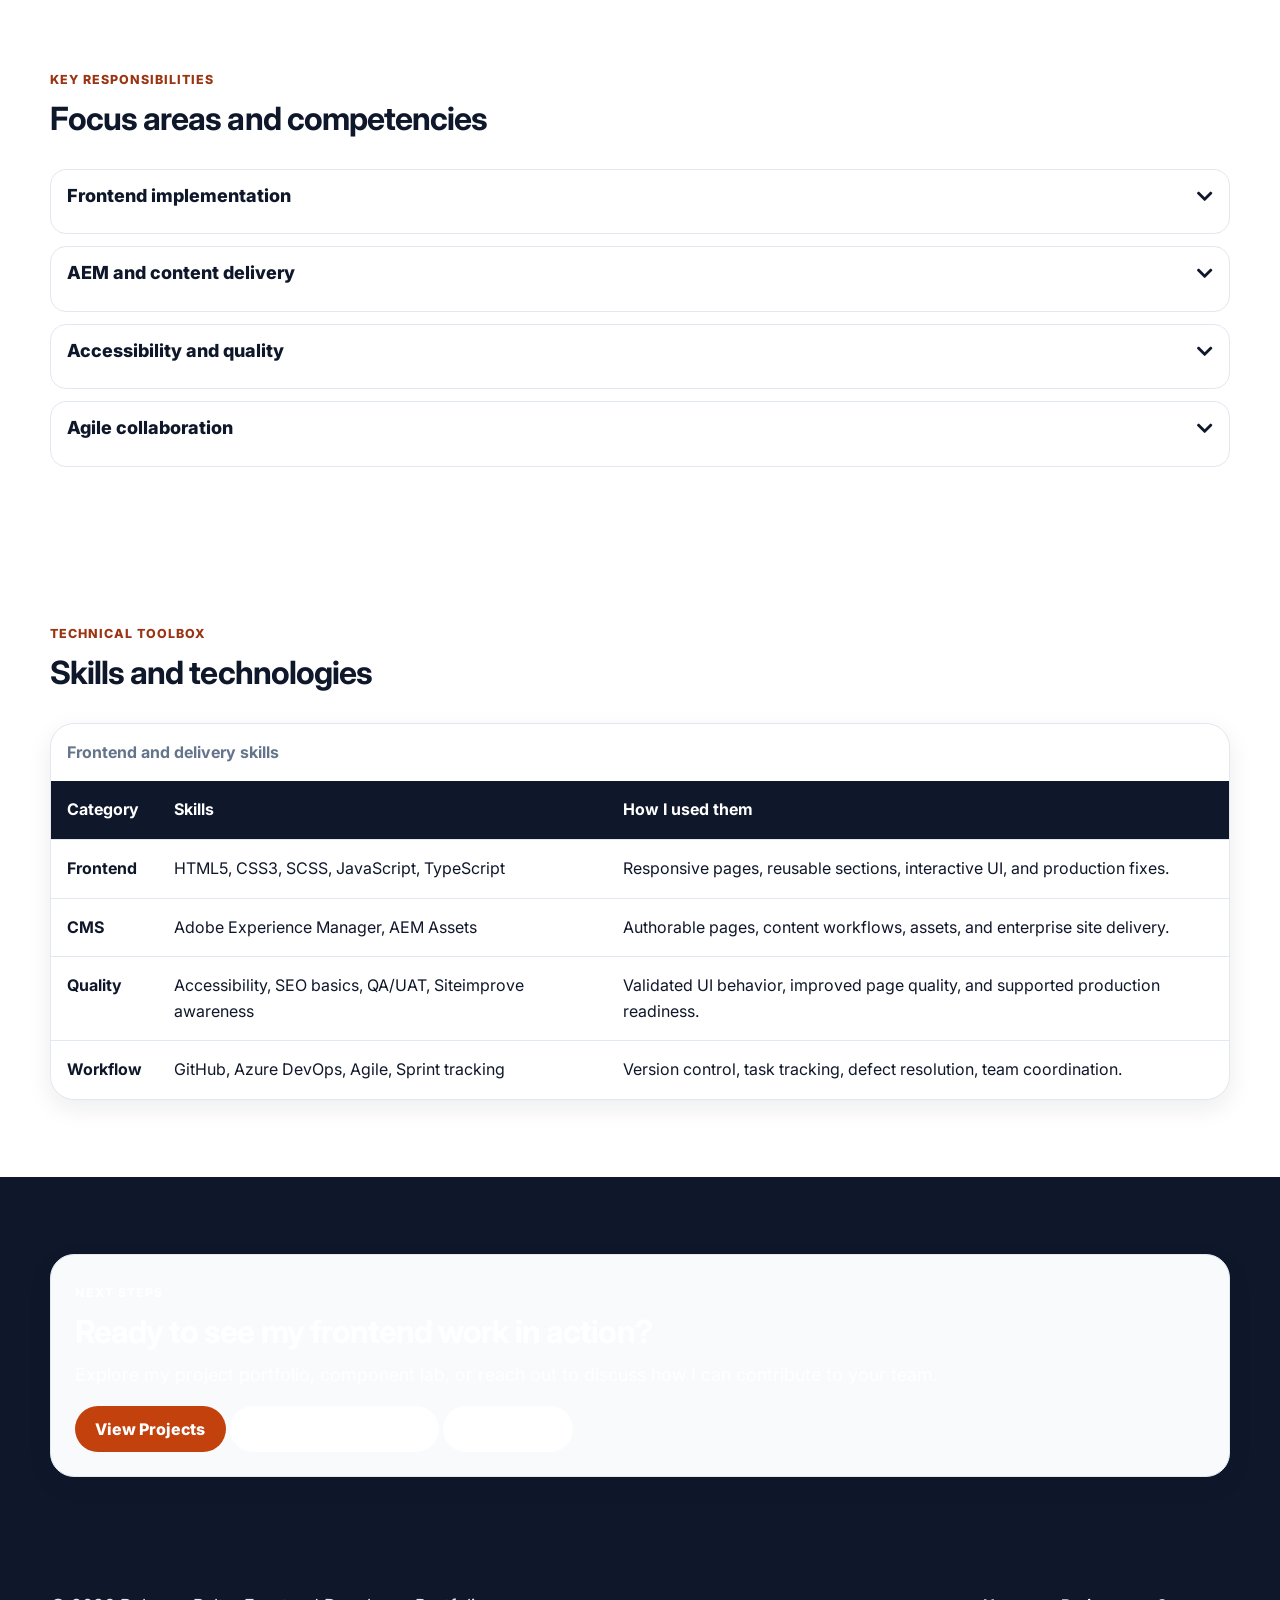
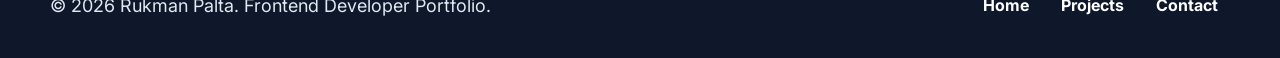
==== commit 83443297: "commit" ====
--- a/about.html
+++ b/about.html
@@ -93,43 +93,159 @@
       <section class="section section--muted">
         <div class="section-center">
           <div class="section-heading">
-            <p class="eyebrow">Experience Highlights</p>
-            <h2>My focus areas</h2>
-          </div>
-          <div class="timeline-list">
-            <article>
-              <span>01</span>
-              <h3>Frontend implementation</h3>
+            <p class="eyebrow">Resume Experience</p>
+            <h2>Job roles and brands</h2>
+          </div>
+          <div class="cards-demo-grid">
+            <article class="demo-card">
+              <i class="fas fa-briefcase" aria-hidden="true"></i>
+              <h3>Eversana</h3>
               <p>
-                Built mobile-first layouts, interactive UI sections, reusable
-                components, and design-system-aligned page sections for
-                healthcare and media projects.
+                Frontend developer delivering healthcare and pharmaceutical
+                campaign pages with focus on brand messaging, responsive layouts,
+                and patient-facing experiences.
               </p>
             </article>
-            <article>
-              <span>02</span>
-              <h3>AEM and content delivery</h3>
+            <article class="demo-card">
+              <i class="fas fa-tv" aria-hidden="true"></i>
+              <h3>GDH</h3>
               <p>
-                Supported AEM pages, content authoring workflows, digital
-                assets, and enterprise site launches for resume-driven work.
+                Built digital marketing and media-rich brand experiences using
+                CMS workflows, reusable components, and accessible content
+                sections.
               </p>
             </article>
-            <article>
-              <span>03</span>
-              <h3>Accessibility and quality</h3>
+            <article class="demo-card">
+              <i class="fas fa-chart-bar" aria-hidden="true"></i>
+              <h3>Real World + Xapads</h3>
               <p>
-                Used semantic HTML, responsive CSS, focus states,
-                accessibility-minded markup, and QA feedback to improve release
-                quality.
+                Delivered product detail pages, data-driven layouts, and
+                analytics-focused content with emphasis on information hierarchy
+                and usability.
               </p>
             </article>
-            <article>
-              <span>04</span>
-              <h3>Agile collaboration</h3>
-              <p>
-                Worked with UX, QA, PMs, developers, and creative teams using
-                GitHub, Azure DevOps, sprint tracking, and defect management.
-              </p>
+          </div>
+        </div>
+      </section>
+
+      <section class="section">
+        <div class="section-center">
+          <div class="section-heading">
+            <p class="eyebrow">Key Responsibilities</p>
+            <h2>Focus areas and competencies</h2>
+          </div>
+          <div class="accordion" data-accordion>
+            <article class="accordion-item">
+              <h3>
+                <button
+                  class="accordion-trigger"
+                  type="button"
+                  aria-expanded="false"
+                  aria-controls="panel-resp-1"
+                  id="trigger-resp-1"
+                >
+                  Frontend implementation
+                  <i class="fas fa-chevron-down" aria-hidden="true"></i>
+                </button>
+              </h3>
+              <div
+                class="accordion-panel"
+                id="panel-resp-1"
+                role="region"
+                aria-labelledby="trigger-resp-1"
+                hidden
+              >
+                <p>
+                  Built mobile-first layouts, interactive UI sections, reusable
+                  components, and design-system-aligned page sections for
+                  healthcare and media projects. Focused on responsive design,
+                  semantic markup, and maintainable CSS architecture.
+                </p>
+              </div>
+            </article>
+            <article class="accordion-item">
+              <h3>
+                <button
+                  class="accordion-trigger"
+                  type="button"
+                  aria-expanded="false"
+                  aria-controls="panel-resp-2"
+                  id="trigger-resp-2"
+                >
+                  AEM and content delivery
+                  <i class="fas fa-chevron-down" aria-hidden="true"></i>
+                </button>
+              </h3>
+              <div
+                class="accordion-panel"
+                id="panel-resp-2"
+                role="region"
+                aria-labelledby="trigger-resp-2"
+                hidden
+              >
+                <p>
+                  Supported Adobe Experience Manager pages, content authoring
+                  workflows, digital asset management, and enterprise site
+                  launches. Collaborated with content teams on component
+                  templates and reusable experience fragments.
+                </p>
+              </div>
+            </article>
+            <article class="accordion-item">
+              <h3>
+                <button
+                  class="accordion-trigger"
+                  type="button"
+                  aria-expanded="false"
+                  aria-controls="panel-resp-3"
+                  id="trigger-resp-3"
+                >
+                  Accessibility and quality
+                  <i class="fas fa-chevron-down" aria-hidden="true"></i>
+                </button>
+              </h3>
+              <div
+                class="accordion-panel"
+                id="panel-resp-3"
+                role="region"
+                aria-labelledby="trigger-resp-3"
+                hidden
+              >
+                <p>
+                  Used semantic HTML, responsive CSS, focus states, and
+                  accessibility-minded markup to ensure WCAG compliance. Worked
+                  with QA teams to validate UI behavior and improve release
+                  quality across browsers and devices.
+                </p>
+              </div>
+            </article>
+            <article class="accordion-item">
+              <h3>
+                <button
+                  class="accordion-trigger"
+                  type="button"
+                  aria-expanded="false"
+                  aria-controls="panel-resp-4"
+                  id="trigger-resp-4"
+                >
+                  Agile collaboration
+                  <i class="fas fa-chevron-down" aria-hidden="true"></i>
+                </button>
+              </h3>
+              <div
+                class="accordion-panel"
+                id="panel-resp-4"
+                role="region"
+                aria-labelledby="trigger-resp-4"
+                hidden
+              >
+                <p>
+                  Worked with UX, QA, PMs, developers, and creative teams using
+                  GitHub, Azure DevOps, sprint tracking, and defect management.
+                  Supported requirement clarification, blocker resolution, and
+                  production release readiness.
+                </p>
+              </div>
             </article>
           </div>
         </div>
@@ -139,6 +255,7 @@
         <div class="section-center">
           <div class="section-heading">
             <p class="eyebrow">Technical Toolbox</p>
+            <h2>Skills and technologies</h2>
           </div>
           <div class="table-wrap">
             <table class="info-table">
@@ -190,6 +307,26 @@
               </tbody>
             </table>
           </div>
+        </div>
+      </section>
+
+      <section class="section section--dark">
+        <div class="section-center cta-panel">
+          <p class="eyebrow">Next Steps</p>
+          <h2>Ready to see my frontend work in action?</h2>
+          <p>
+            Explore my project portfolio, component lab, or reach out to discuss
+            how I can contribute to your team.
+          </p>
+          <a class="btn btn--primary" href="projects.html">View Projects</a>
+          <a class="btn btn--secondary btn--secondary-on-dark" href="component-lab.html"
+            >View Component Lab</a
+          >
+          <a
+            class="btn btn--secondary btn--secondary-on-dark"
+            href="contact.html"
+            >Contact Me</a
+          >
         </div>
       </section>
     </main>
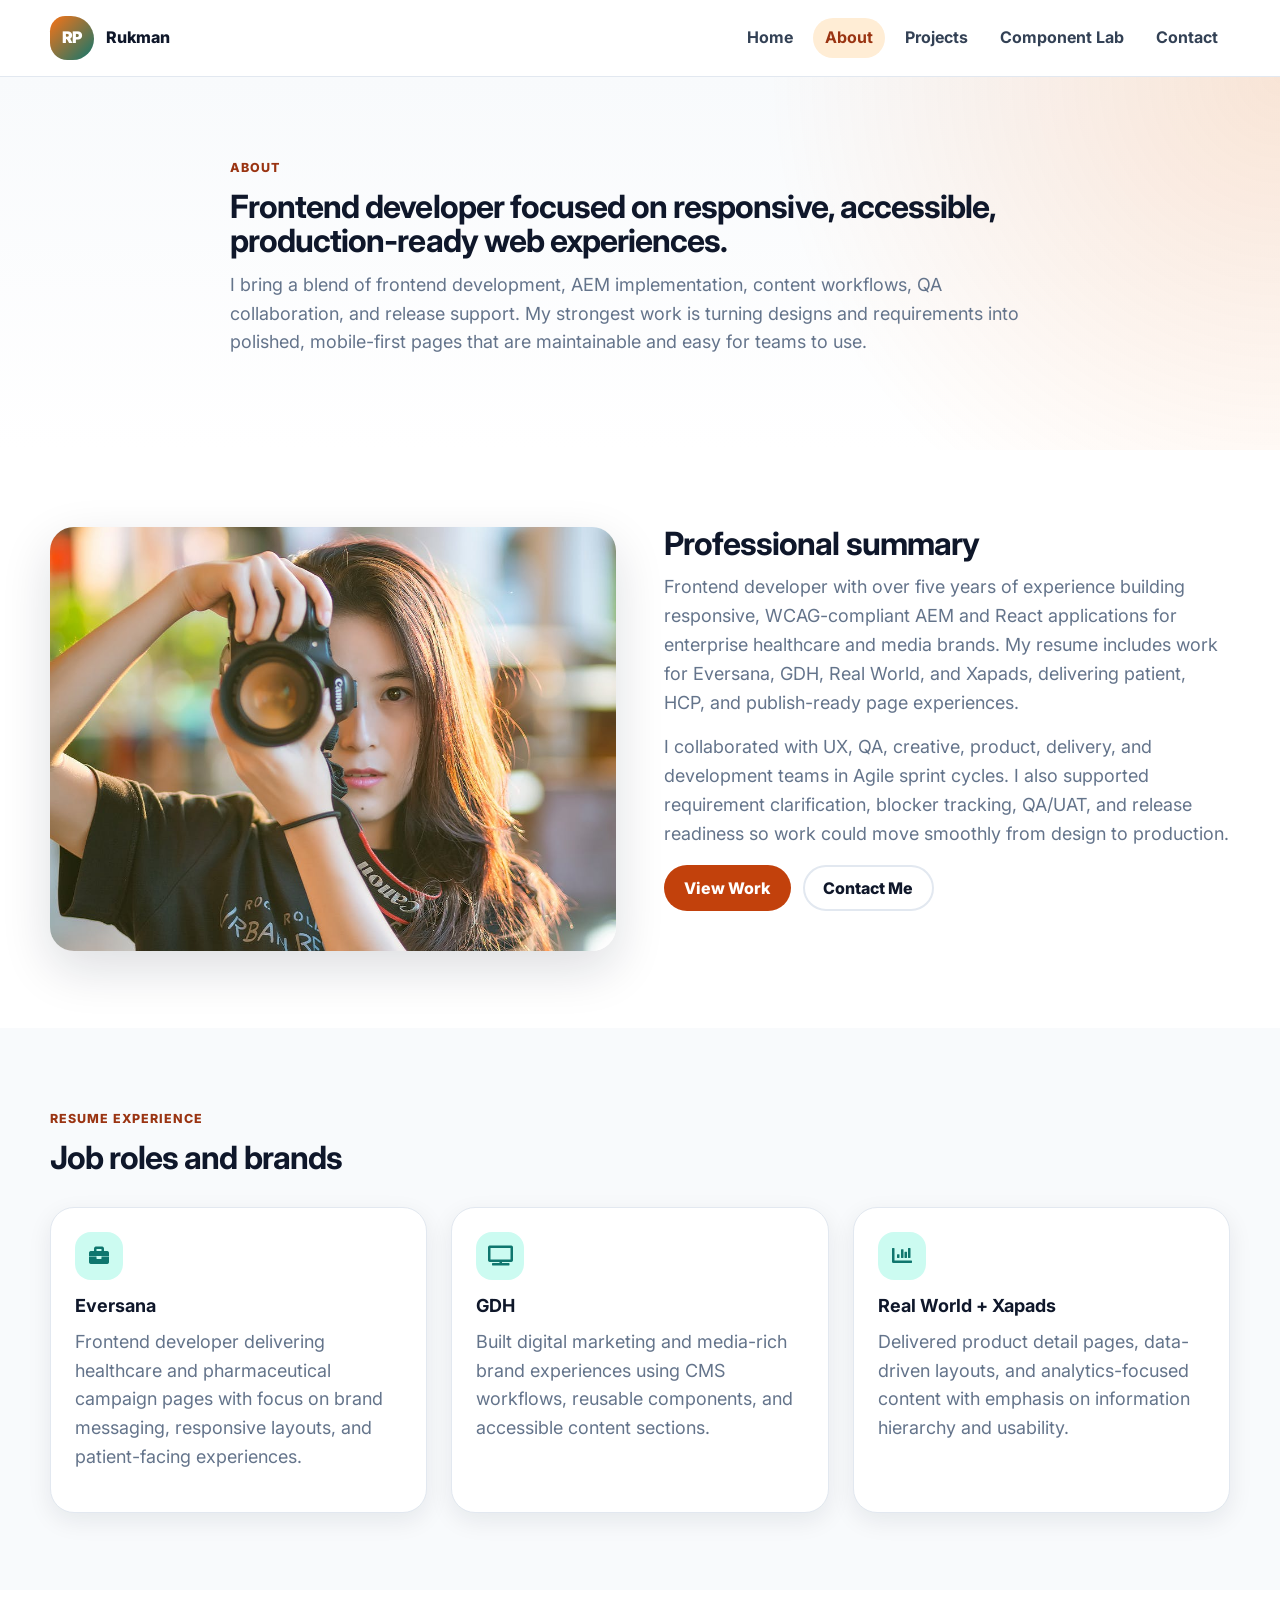
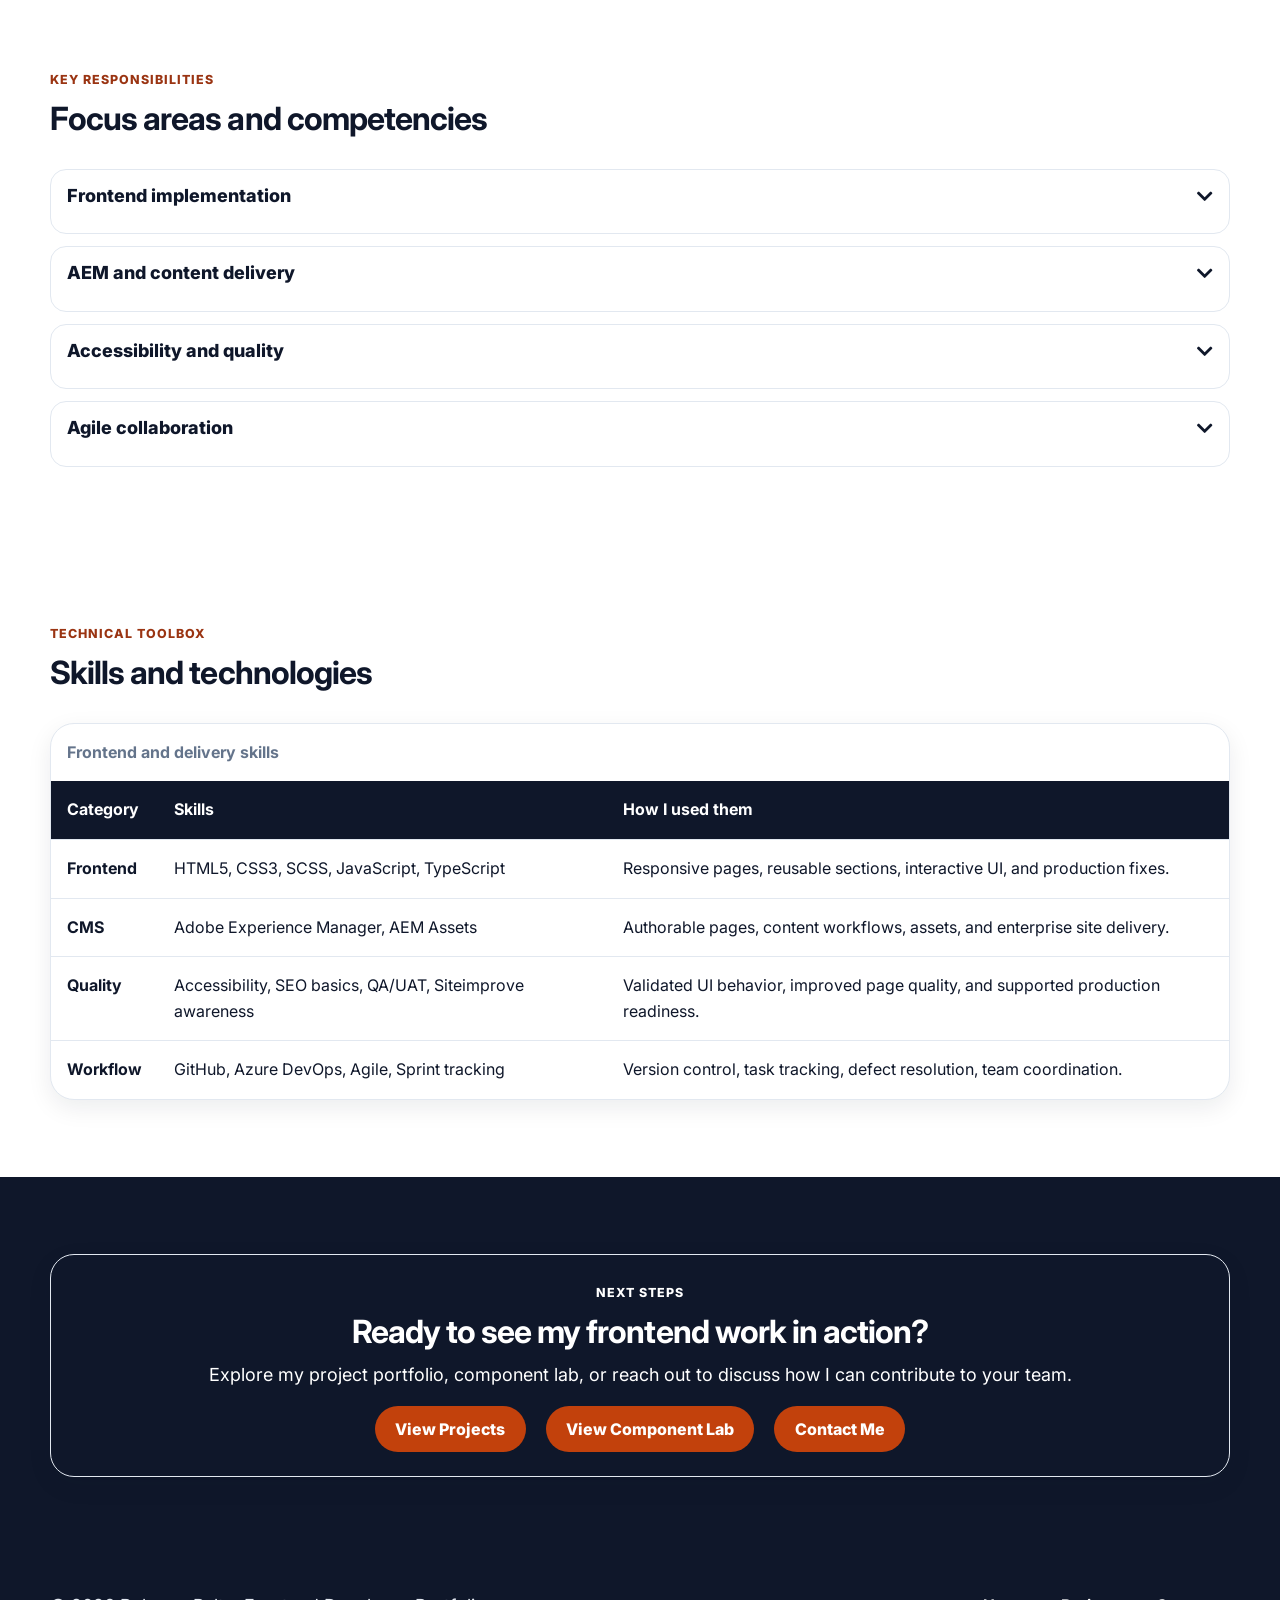
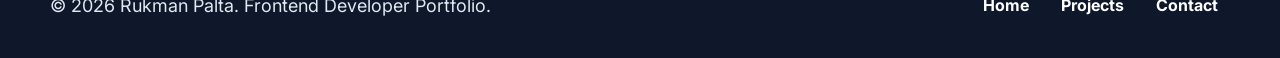
==== commit 134585b1: "button fix on about page" ====
--- a/about.html
+++ b/about.html
@@ -319,11 +319,11 @@
             how I can contribute to your team.
           </p>
           <a class="btn btn--primary" href="projects.html">View Projects</a>
-          <a class="btn btn--secondary btn--secondary-on-dark" href="component-lab.html"
+          <a class="btn btn--primary" href="component-lab.html"
             >View Component Lab</a
           >
           <a
-            class="btn btn--secondary btn--secondary-on-dark"
+            class="btn btn--primary"
             href="contact.html"
             >Contact Me</a
           >
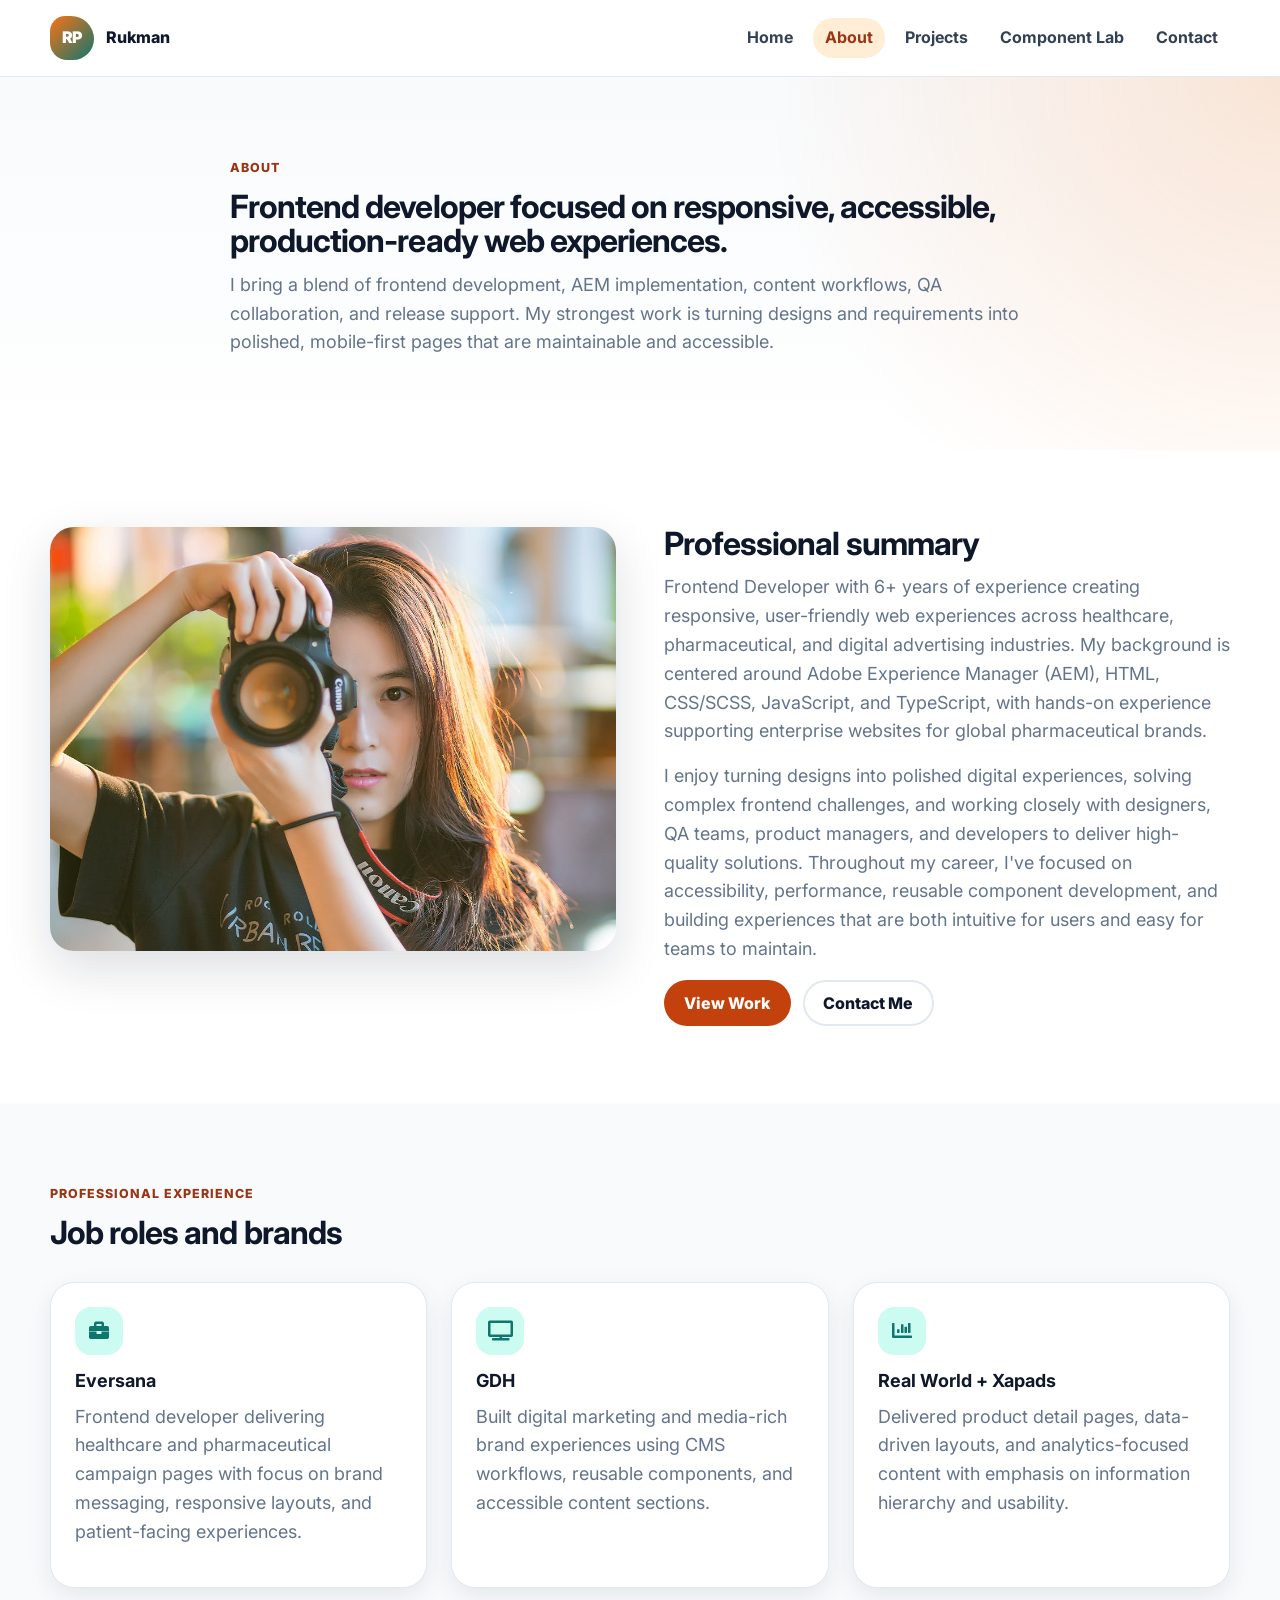
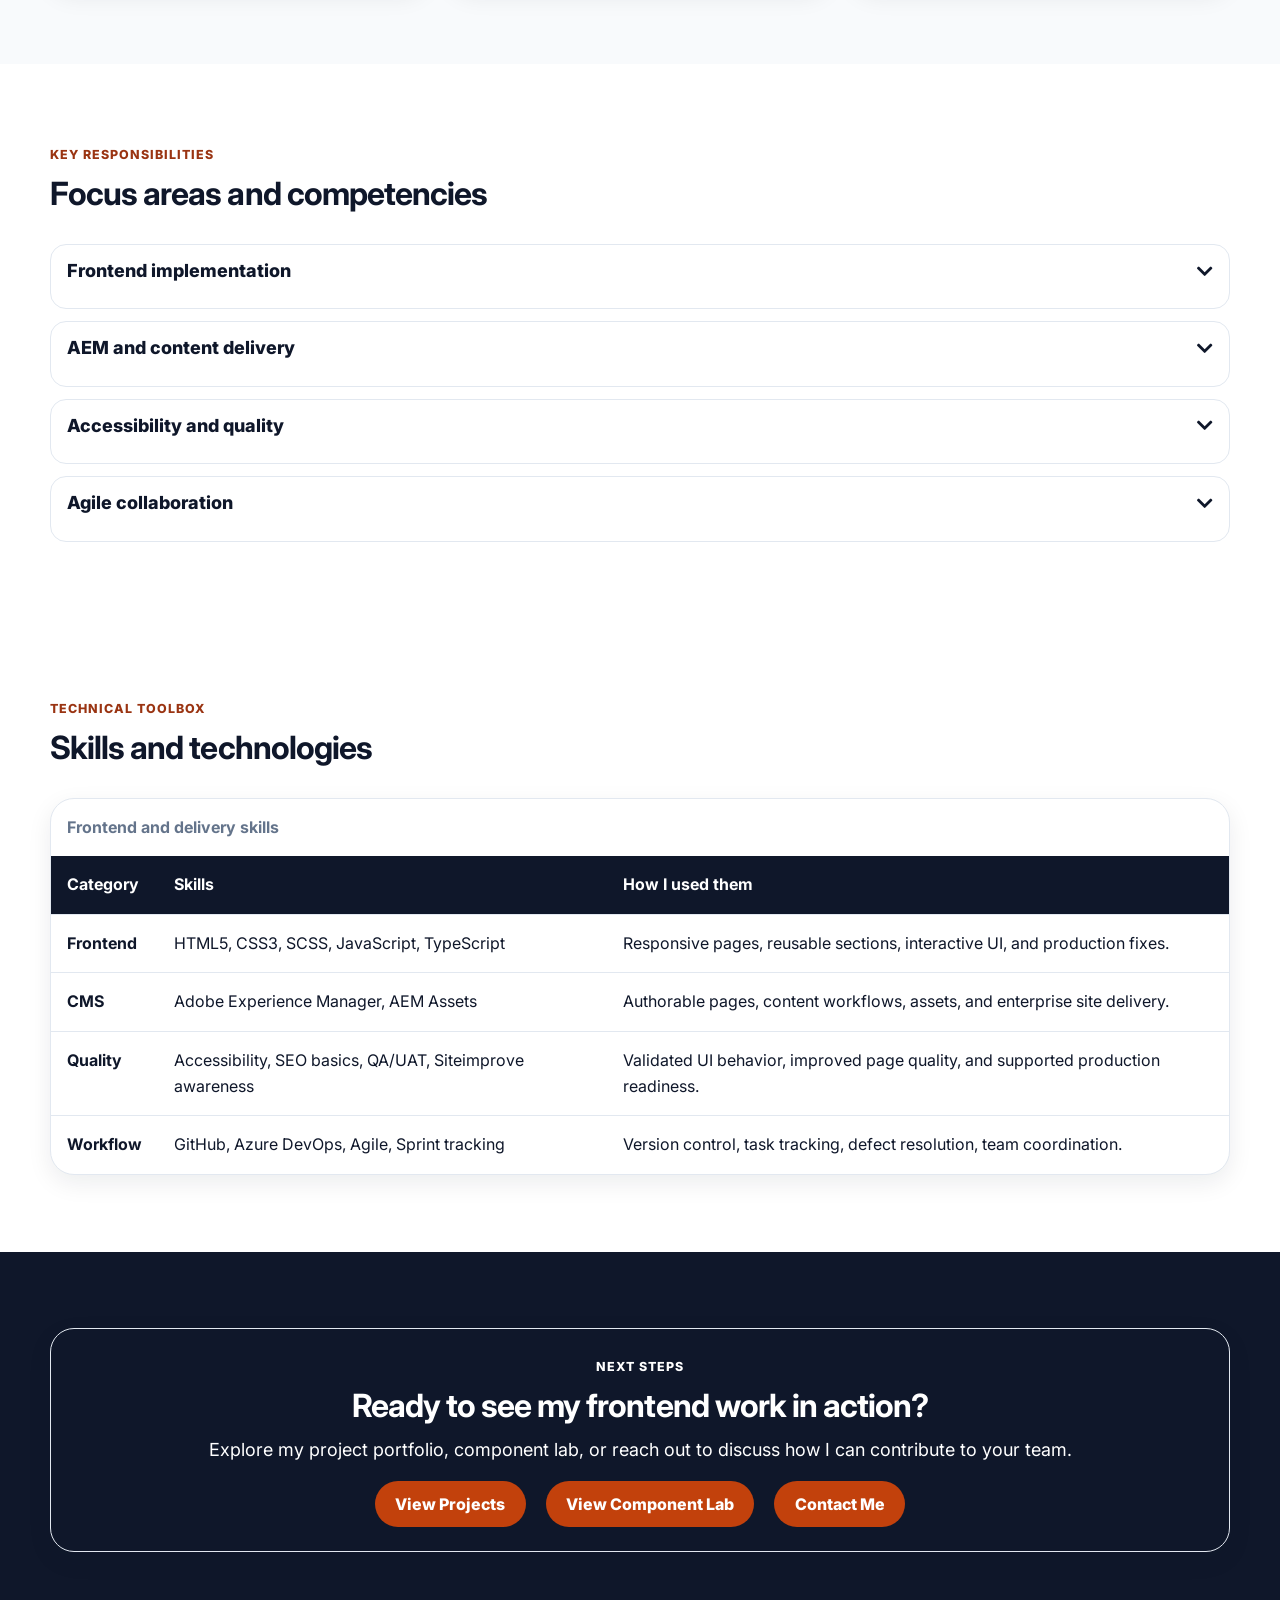
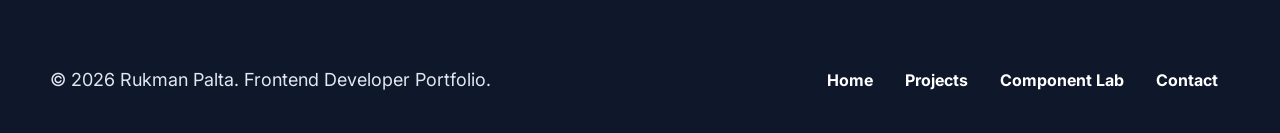
==== commit e4faabc2: "copy updates" ====
--- a/about.html
+++ b/about.html
@@ -53,7 +53,7 @@
             I bring a blend of frontend development, AEM implementation, content
             workflows, QA collaboration, and release support. My strongest work
             is turning designs and requirements into polished, mobile-first
-            pages that are maintainable and easy for teams to use.
+            pages that are maintainable and accessible.
           </p>
         </div>
       </section>
@@ -70,17 +70,10 @@
           <div>
             <h2>Professional summary</h2>
             <p>
-              Frontend developer with over five years of experience building
-              responsive, WCAG-compliant AEM and React applications for
-              enterprise healthcare and media brands. My resume includes work
-              for Eversana, GDH, Real World, and Xapads, delivering patient,
-              HCP, and publish-ready page experiences.
+              Frontend Developer with 6+ years of experience creating responsive, user-friendly web experiences across healthcare, pharmaceutical, and digital advertising industries. My background is centered around Adobe Experience Manager (AEM), HTML, CSS/SCSS, JavaScript, and TypeScript, with hands-on experience supporting enterprise websites for global pharmaceutical brands.
             </p>
             <p>
-              I collaborated with UX, QA, creative, product, delivery, and
-              development teams in Agile sprint cycles. I also supported
-              requirement clarification, blocker tracking, QA/UAT, and release
-              readiness so work could move smoothly from design to production.
+              I enjoy turning designs into polished digital experiences, solving complex frontend challenges, and working closely with designers, QA teams, product managers, and developers to deliver high-quality solutions. Throughout my career, I've focused on accessibility, performance, reusable component development, and building experiences that are both intuitive for users and easy for teams to maintain.
             </p>
             <div class="button-group">
               <a class="btn btn--primary" href="projects.html">View Work</a>
@@ -93,7 +86,7 @@
       <section class="section section--muted">
         <div class="section-center">
           <div class="section-heading">
-            <p class="eyebrow">Resume Experience</p>
+            <p class="eyebrow">Professional Experience</p>
             <h2>Job roles and brands</h2>
           </div>
           <div class="cards-demo-grid">
@@ -340,6 +333,7 @@
         <ul class="footer-links" aria-label="Footer navigation">
           <li><a href="index.html">Home</a></li>
           <li><a href="projects.html">Projects</a></li>
+          <li><a href="/component-lab">Component Lab</a></li>
           <li><a href="contact.html">Contact</a></li>
         </ul>
       </div>
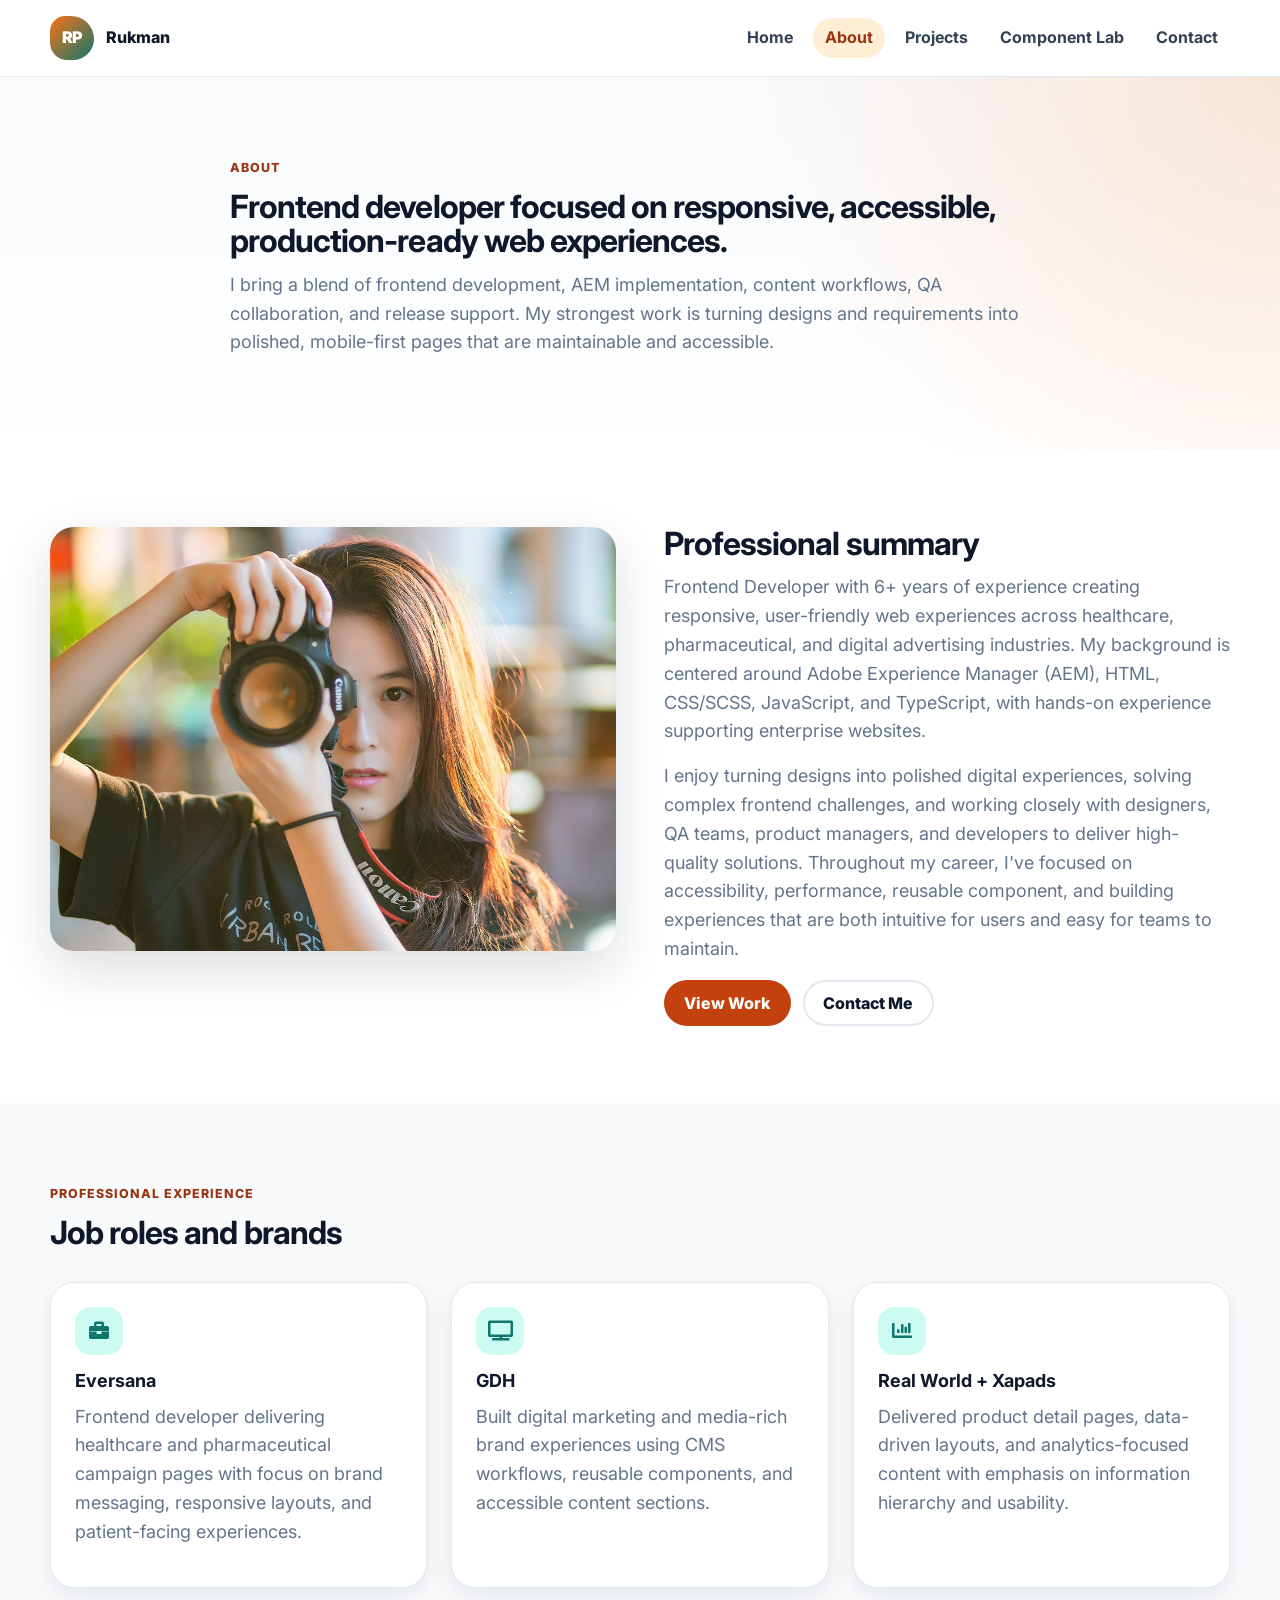
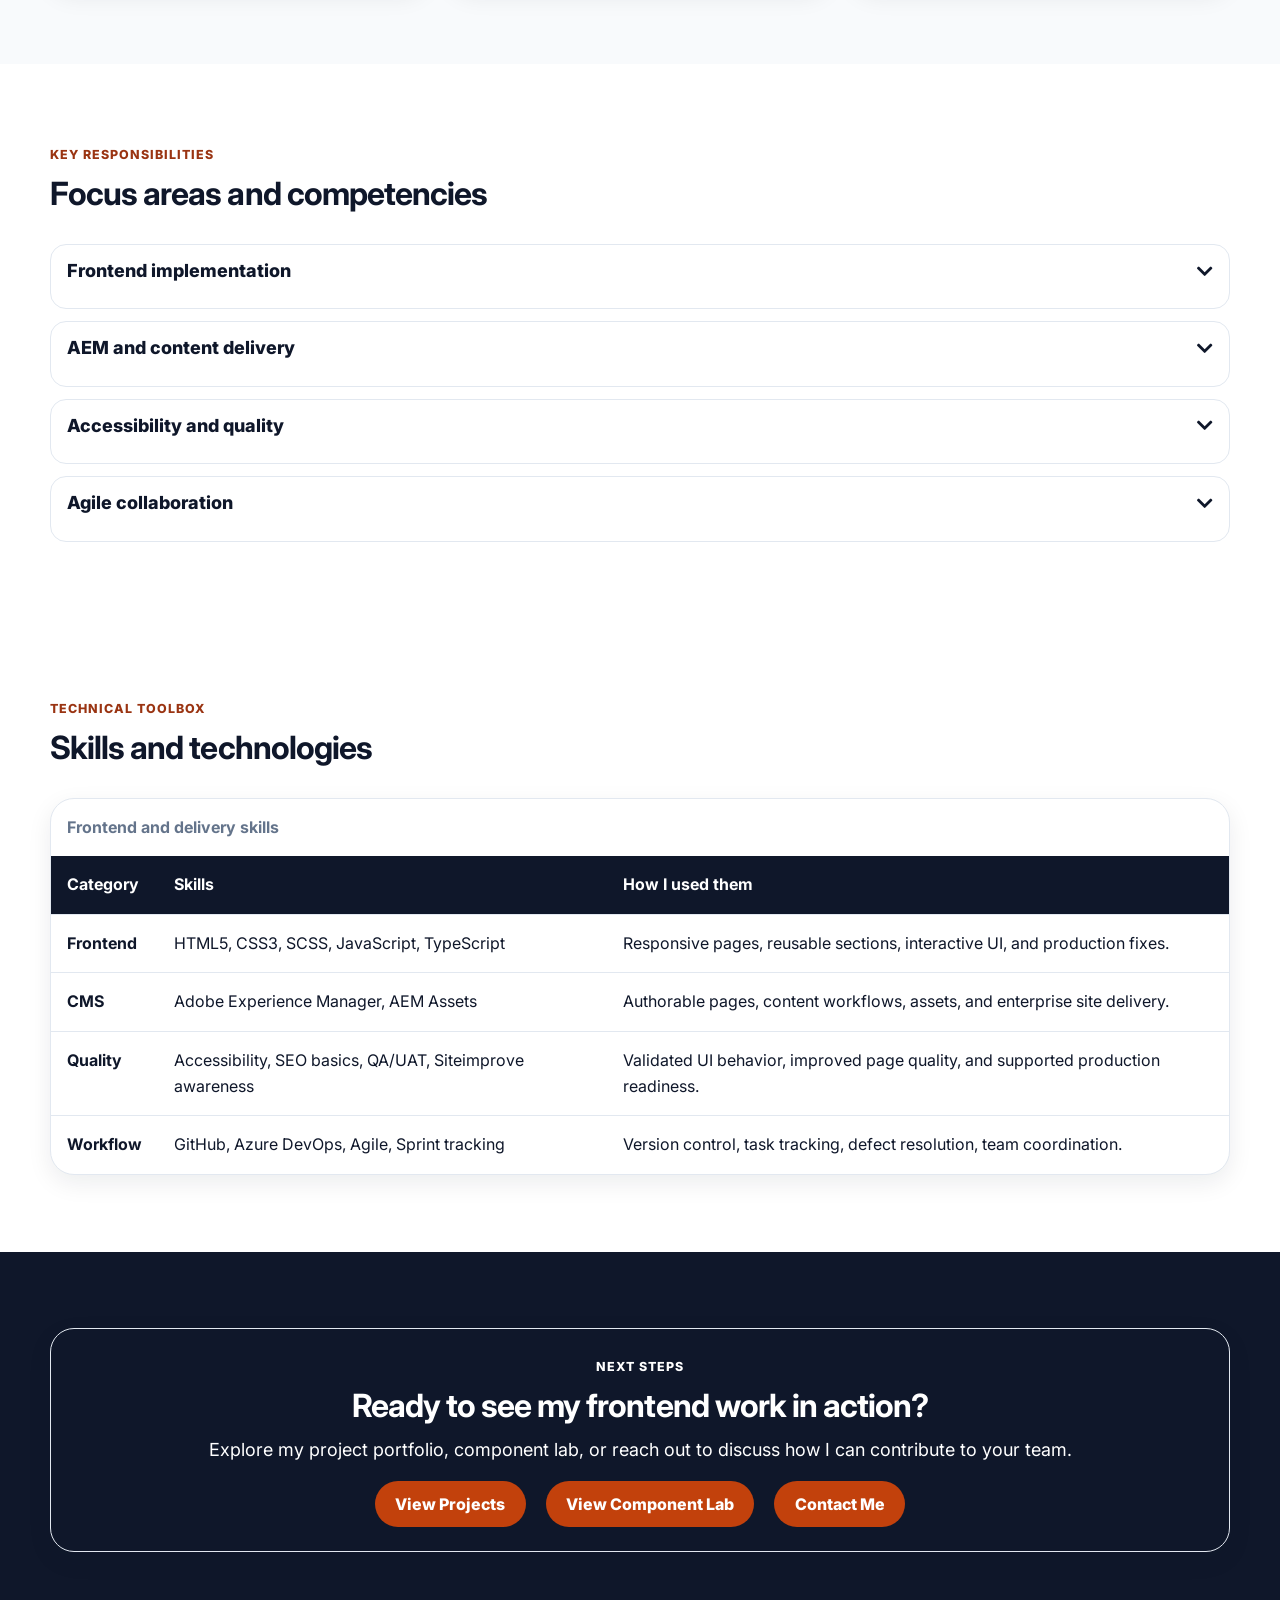
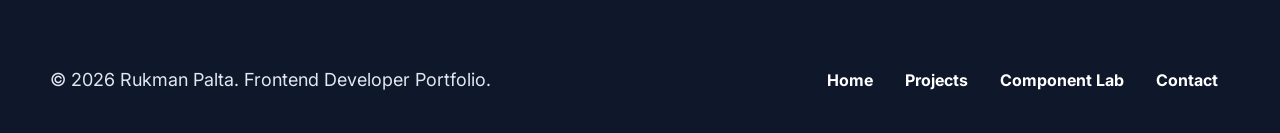
==== commit 9388e814: "some minor fixes" ====
--- a/about.html
+++ b/about.html
@@ -70,10 +70,10 @@
           <div>
             <h2>Professional summary</h2>
             <p>
-              Frontend Developer with 6+ years of experience creating responsive, user-friendly web experiences across healthcare, pharmaceutical, and digital advertising industries. My background is centered around Adobe Experience Manager (AEM), HTML, CSS/SCSS, JavaScript, and TypeScript, with hands-on experience supporting enterprise websites for global pharmaceutical brands.
+              Frontend Developer with 6+ years of experience creating responsive, user-friendly web experiences across healthcare, pharmaceutical, and digital advertising industries. My background is centered around Adobe Experience Manager (AEM), HTML, CSS/SCSS, JavaScript, and TypeScript, with hands-on experience supporting enterprise websites.
             </p>
             <p>
-              I enjoy turning designs into polished digital experiences, solving complex frontend challenges, and working closely with designers, QA teams, product managers, and developers to deliver high-quality solutions. Throughout my career, I've focused on accessibility, performance, reusable component development, and building experiences that are both intuitive for users and easy for teams to maintain.
+              I enjoy turning designs into polished digital experiences, solving complex frontend challenges, and working closely with designers, QA teams, product managers, and developers to deliver high-quality solutions. Throughout my career, I've focused on accessibility, performance, reusable component, and building experiences that are both intuitive for users and easy for teams to maintain.
             </p>
             <div class="button-group">
               <a class="btn btn--primary" href="projects.html">View Work</a>
